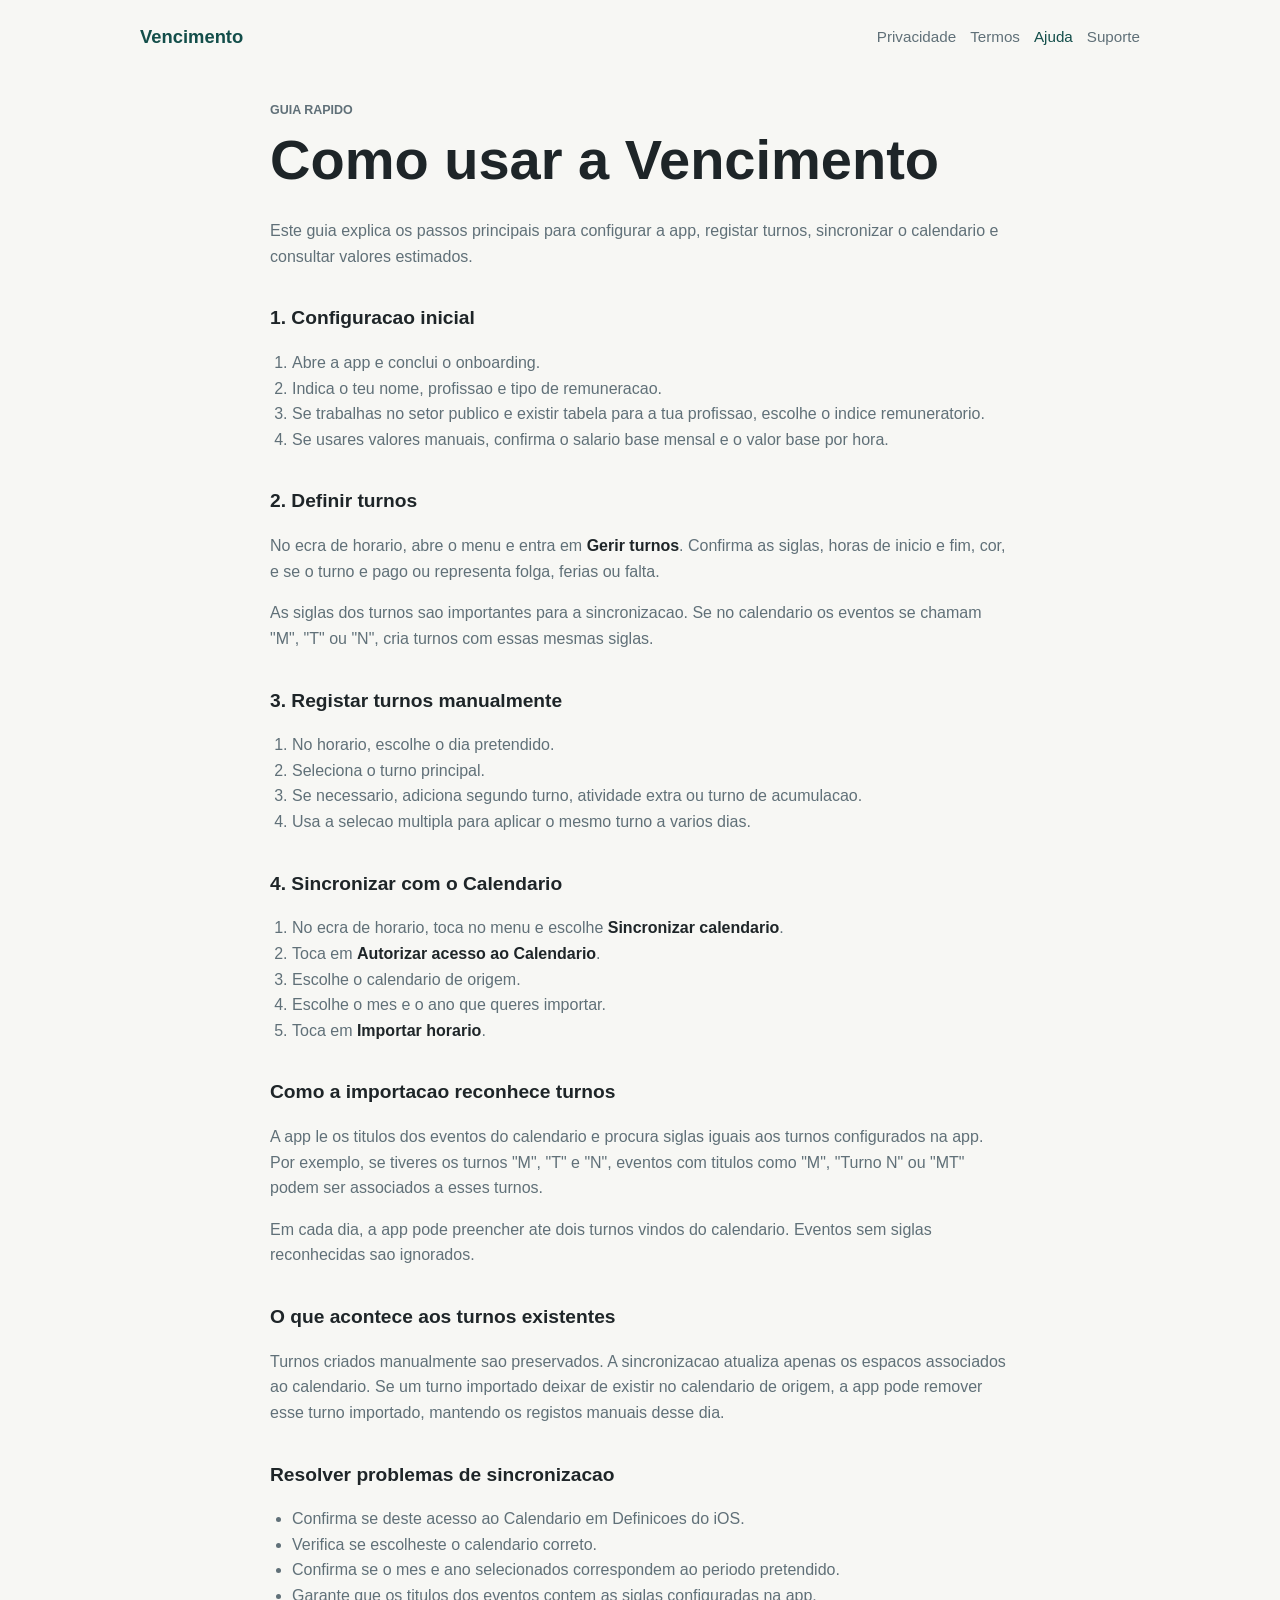
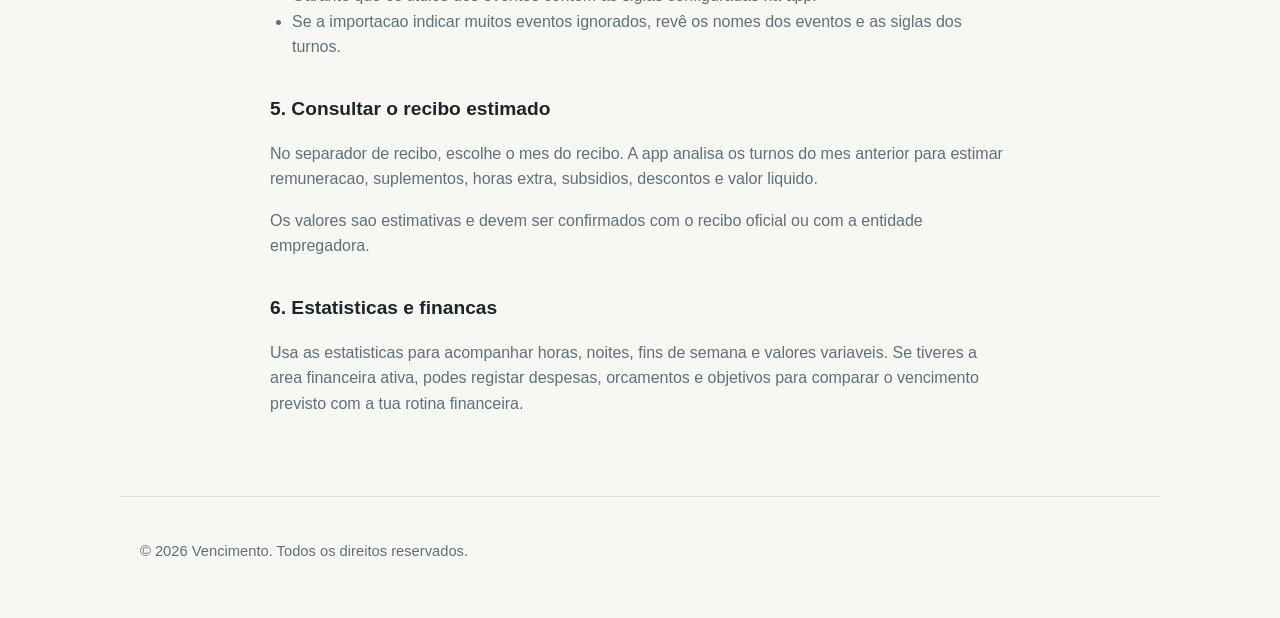
==== ajuda.html @ 2e5e54a2 "Serve site from repository root" ====
<!doctype html>
<html lang="pt-PT">
<head>
  <meta charset="utf-8">
  <meta name="viewport" content="width=device-width, initial-scale=1">
  <title>Como usar | Vencimento</title>
  <meta name="description" content="Instrucoes para configurar e usar a app Vencimento.">
  <link rel="stylesheet" href="styles.css">
</head>
<body>
  <header class="site-header">
    <a class="brand" href="index.html">Vencimento</a>
    <nav aria-label="Navegacao principal">
      <a href="privacidade.html">Privacidade</a>
      <a href="termos.html">Termos</a>
      <a aria-current="page" href="ajuda.html">Ajuda</a>
      <a href="suporte.html">Suporte</a>
    </nav>
  </header>

  <main class="legal">
    <p class="eyebrow">Guia rapido</p>
    <h1>Como usar a Vencimento</h1>
    <p>Este guia explica os passos principais para configurar a app, registar turnos, sincronizar o calendario e consultar valores estimados.</p>

    <h2>1. Configuracao inicial</h2>
    <ol>
      <li>Abre a app e conclui o onboarding.</li>
      <li>Indica o teu nome, profissao e tipo de remuneracao.</li>
      <li>Se trabalhas no setor publico e existir tabela para a tua profissao, escolhe o indice remuneratorio.</li>
      <li>Se usares valores manuais, confirma o salario base mensal e o valor base por hora.</li>
    </ol>

    <h2>2. Definir turnos</h2>
    <p>No ecra de horario, abre o menu e entra em <strong>Gerir turnos</strong>. Confirma as siglas, horas de inicio e fim, cor, e se o turno e pago ou representa folga, ferias ou falta.</p>
    <p>As siglas dos turnos sao importantes para a sincronizacao. Se no calendario os eventos se chamam "M", "T" ou "N", cria turnos com essas mesmas siglas.</p>

    <h2>3. Registar turnos manualmente</h2>
    <ol>
      <li>No horario, escolhe o dia pretendido.</li>
      <li>Seleciona o turno principal.</li>
      <li>Se necessario, adiciona segundo turno, atividade extra ou turno de acumulacao.</li>
      <li>Usa a selecao multipla para aplicar o mesmo turno a varios dias.</li>
    </ol>

    <h2>4. Sincronizar com o Calendario</h2>
    <ol>
      <li>No ecra de horario, toca no menu e escolhe <strong>Sincronizar calendario</strong>.</li>
      <li>Toca em <strong>Autorizar acesso ao Calendario</strong>.</li>
      <li>Escolhe o calendario de origem.</li>
      <li>Escolhe o mes e o ano que queres importar.</li>
      <li>Toca em <strong>Importar horario</strong>.</li>
    </ol>

    <h2>Como a importacao reconhece turnos</h2>
    <p>A app le os titulos dos eventos do calendario e procura siglas iguais aos turnos configurados na app. Por exemplo, se tiveres os turnos "M", "T" e "N", eventos com titulos como "M", "Turno N" ou "MT" podem ser associados a esses turnos.</p>
    <p>Em cada dia, a app pode preencher ate dois turnos vindos do calendario. Eventos sem siglas reconhecidas sao ignorados.</p>

    <h2>O que acontece aos turnos existentes</h2>
    <p>Turnos criados manualmente sao preservados. A sincronizacao atualiza apenas os espacos associados ao calendario. Se um turno importado deixar de existir no calendario de origem, a app pode remover esse turno importado, mantendo os registos manuais desse dia.</p>

    <h2>Resolver problemas de sincronizacao</h2>
    <ul>
      <li>Confirma se deste acesso ao Calendario em Definicoes do iOS.</li>
      <li>Verifica se escolheste o calendario correto.</li>
      <li>Confirma se o mes e ano selecionados correspondem ao periodo pretendido.</li>
      <li>Garante que os titulos dos eventos contem as siglas configuradas na app.</li>
      <li>Se a importacao indicar muitos eventos ignorados, revê os nomes dos eventos e as siglas dos turnos.</li>
    </ul>

    <h2>5. Consultar o recibo estimado</h2>
    <p>No separador de recibo, escolhe o mes do recibo. A app analisa os turnos do mes anterior para estimar remuneracao, suplementos, horas extra, subsidios, descontos e valor liquido.</p>
    <p>Os valores sao estimativas e devem ser confirmados com o recibo oficial ou com a entidade empregadora.</p>

    <h2>6. Estatisticas e financas</h2>
    <p>Usa as estatisticas para acompanhar horas, noites, fins de semana e valores variaveis. Se tiveres a area financeira ativa, podes registar despesas, orcamentos e objetivos para comparar o vencimento previsto com a tua rotina financeira.</p>
  </main>

  <footer>
    <p>&copy; 2026 Vencimento. Todos os direitos reservados.</p>
  </footer>
</body>
</html>
---- styles.css ----
:root {
  color-scheme: light;
  --bg: #f7f7f4;
  --panel: #ffffff;
  --text: #1e2528;
  --muted: #607078;
  --line: #d9dedb;
  --accent: #0f766e;
  --accent-dark: #134e4a;
}

* {
  box-sizing: border-box;
}

body {
  margin: 0;
  font-family: -apple-system, BlinkMacSystemFont, "Segoe UI", sans-serif;
  background: var(--bg);
  color: var(--text);
  line-height: 1.6;
}

a {
  color: inherit;
}

.site-header {
  display: flex;
  align-items: center;
  justify-content: space-between;
  gap: 18px;
  max-width: 1040px;
  margin: 0 auto;
  padding: 22px 20px;
}

.brand {
  font-weight: 800;
  font-size: 1.15rem;
  color: var(--accent-dark);
  text-decoration: none;
}

nav {
  display: flex;
  flex-wrap: wrap;
  gap: 14px;
  color: var(--muted);
  font-size: 0.95rem;
}

nav a {
  text-decoration: none;
}

nav a:hover,
nav a[aria-current="page"] {
  color: var(--accent-dark);
}

main {
  max-width: 1040px;
  margin: 0 auto;
  padding: 28px 20px 64px;
}

.hero {
  min-height: 52vh;
  display: grid;
  align-items: center;
  border-top: 1px solid var(--line);
  border-bottom: 1px solid var(--line);
}

.eyebrow {
  margin: 0 0 10px;
  color: var(--accent);
  font-size: 0.78rem;
  font-weight: 800;
  letter-spacing: 0;
  text-transform: uppercase;
}

h1 {
  max-width: 780px;
  margin: 0;
  font-size: clamp(2.4rem, 7vw, 5.2rem);
  line-height: 0.98;
}

.lead {
  max-width: 680px;
  margin: 22px 0 0;
  color: var(--muted);
  font-size: 1.2rem;
}

.link-grid {
  display: grid;
  grid-template-columns: repeat(4, minmax(0, 1fr));
  gap: 16px;
  margin-top: 28px;
}

.link-card {
  min-height: 170px;
  padding: 22px;
  border: 1px solid var(--line);
  border-radius: 8px;
  background: var(--panel);
  text-decoration: none;
}

.link-card span {
  display: block;
  color: var(--accent-dark);
  font-weight: 800;
  font-size: 1.1rem;
}

.link-card p {
  margin: 12px 0 0;
  color: var(--muted);
}

.legal {
  max-width: 780px;
}

.legal h1 {
  font-size: clamp(2rem, 5vw, 3.5rem);
  line-height: 1.05;
  margin-bottom: 28px;
}

.legal h2 {
  margin: 34px 0 8px;
  font-size: 1.2rem;
}

.legal p,
.legal li {
  color: var(--muted);
}

.legal ol,
.legal ul {
  padding-left: 22px;
}

.legal strong {
  color: var(--text);
}

.contact a {
  color: var(--accent-dark);
  font-weight: 800;
}

footer {
  max-width: 1040px;
  margin: 0 auto;
  padding: 28px 20px 40px;
  border-top: 1px solid var(--line);
  color: var(--muted);
  font-size: 0.92rem;
}

@media (max-width: 760px) {
  .site-header {
    align-items: flex-start;
    flex-direction: column;
  }

  .hero {
    min-height: 48vh;
  }

  .link-grid {
    grid-template-columns: 1fr;
  }
}

@media (min-width: 761px) and (max-width: 980px) {
  .link-grid {
    grid-template-columns: repeat(2, minmax(0, 1fr));
  }
}
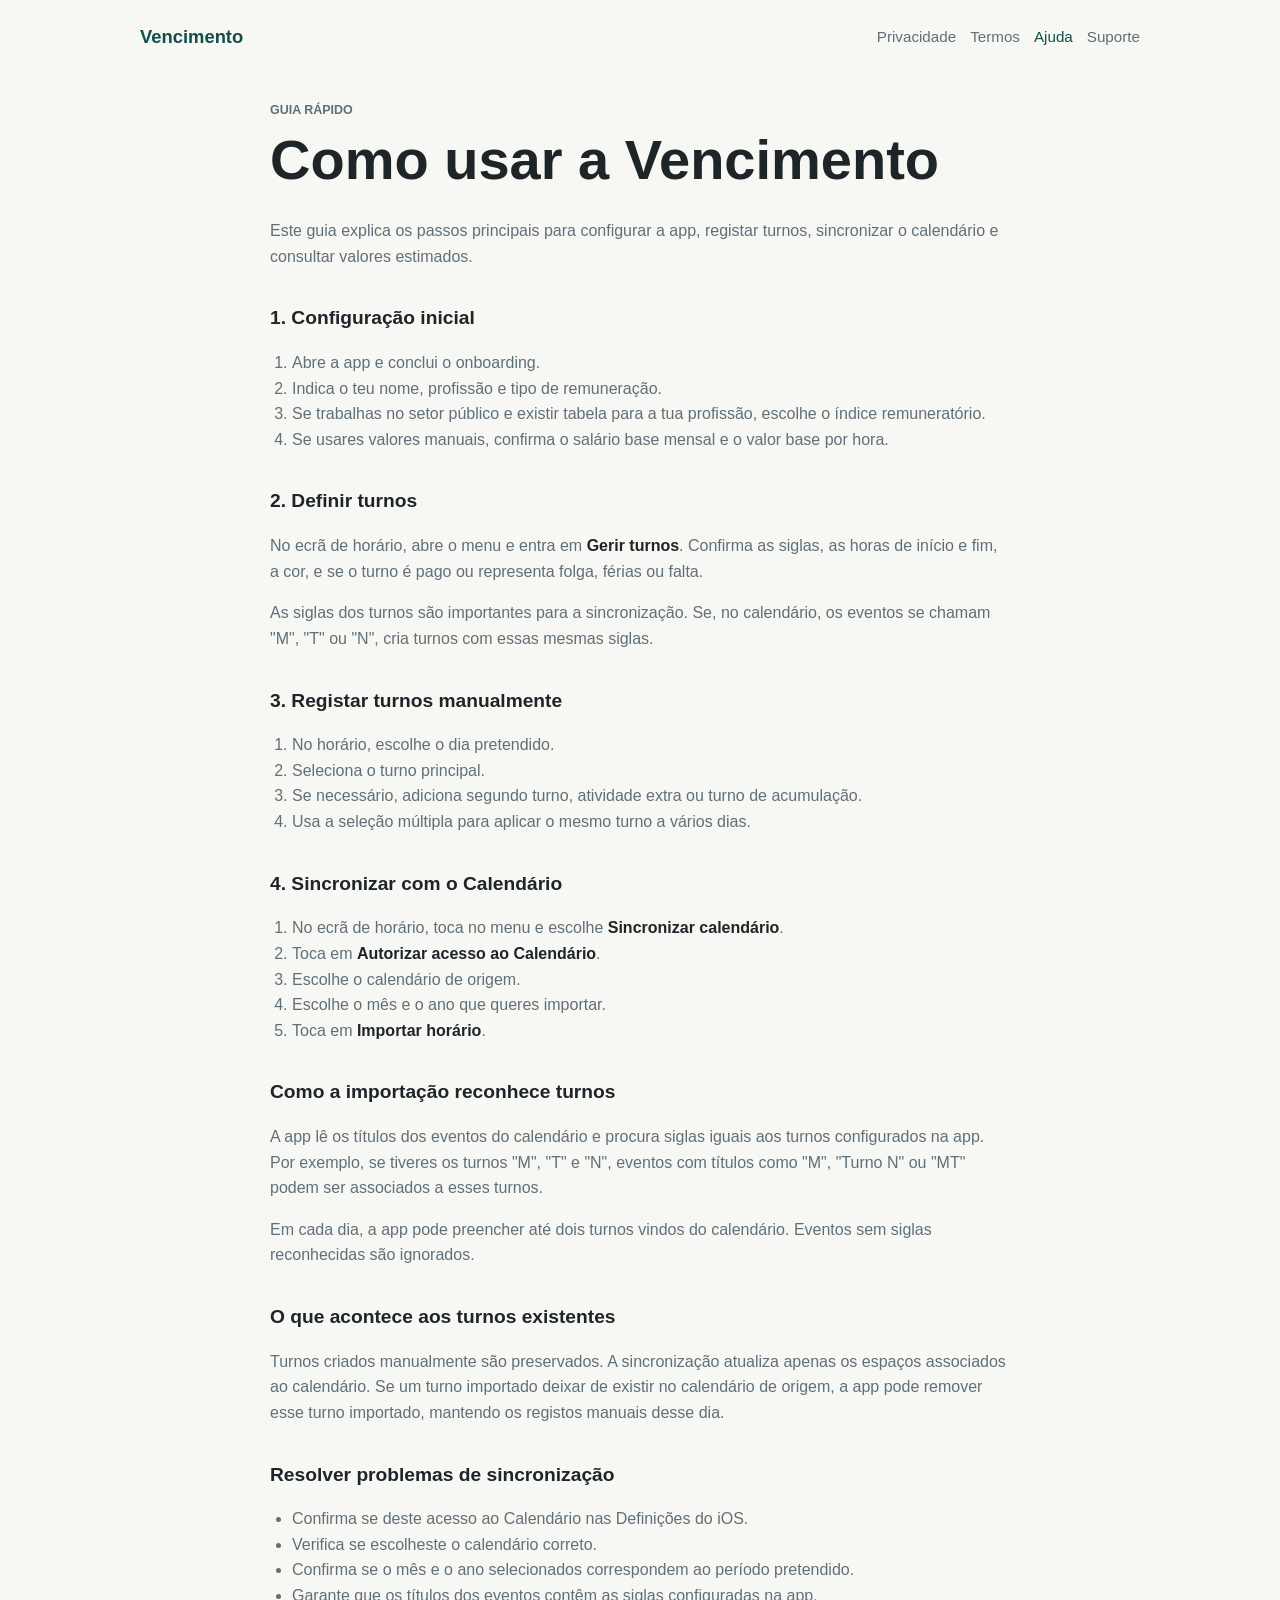
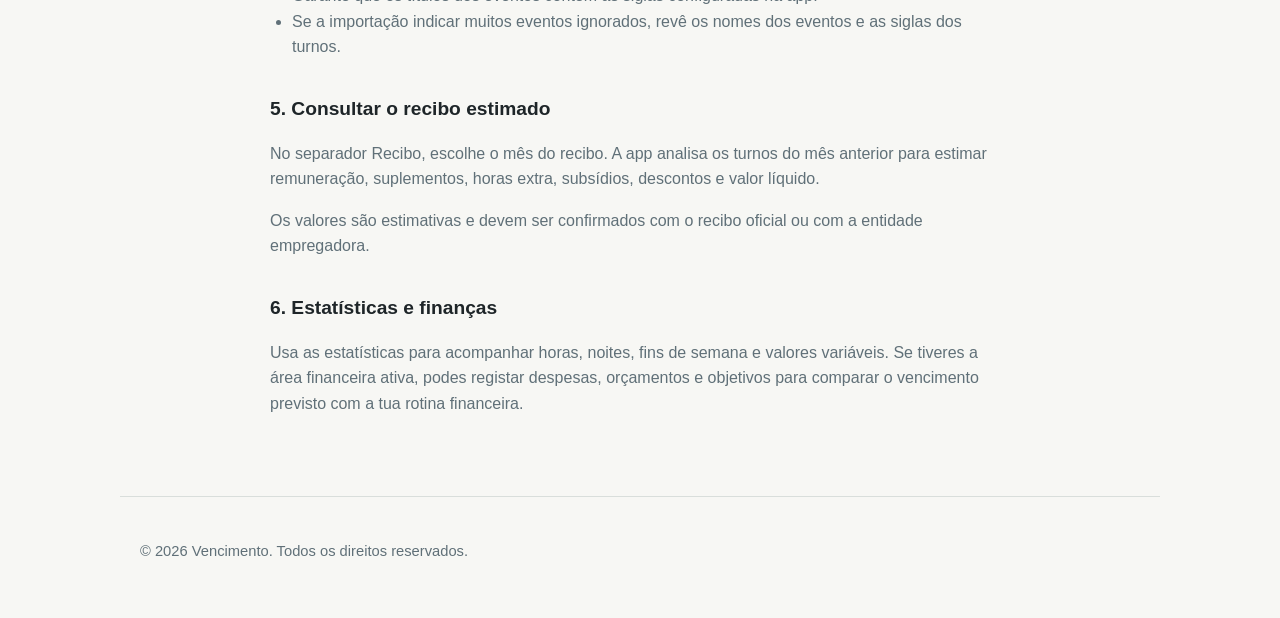
==== commit 85ccafa5: "Update site copy and download section" ====
--- a/ajuda.html
+++ b/ajuda.html
@@ -4,13 +4,13 @@
   <meta charset="utf-8">
   <meta name="viewport" content="width=device-width, initial-scale=1">
   <title>Como usar | Vencimento</title>
-  <meta name="description" content="Instrucoes para configurar e usar a app Vencimento.">
+  <meta name="description" content="Instruções para configurar e usar a app Vencimento.">
   <link rel="stylesheet" href="styles.css">
 </head>
 <body>
   <header class="site-header">
     <a class="brand" href="index.html">Vencimento</a>
-    <nav aria-label="Navegacao principal">
+    <nav aria-label="Navegação principal">
       <a href="privacidade.html">Privacidade</a>
       <a href="termos.html">Termos</a>
       <a aria-current="page" href="ajuda.html">Ajuda</a>
@@ -19,61 +19,61 @@
   </header>
 
   <main class="legal">
-    <p class="eyebrow">Guia rapido</p>
+    <p class="eyebrow">Guia rápido</p>
     <h1>Como usar a Vencimento</h1>
-    <p>Este guia explica os passos principais para configurar a app, registar turnos, sincronizar o calendario e consultar valores estimados.</p>
+    <p>Este guia explica os passos principais para configurar a app, registar turnos, sincronizar o calendário e consultar valores estimados.</p>
 
-    <h2>1. Configuracao inicial</h2>
+    <h2>1. Configuração inicial</h2>
     <ol>
       <li>Abre a app e conclui o onboarding.</li>
-      <li>Indica o teu nome, profissao e tipo de remuneracao.</li>
-      <li>Se trabalhas no setor publico e existir tabela para a tua profissao, escolhe o indice remuneratorio.</li>
-      <li>Se usares valores manuais, confirma o salario base mensal e o valor base por hora.</li>
+      <li>Indica o teu nome, profissão e tipo de remuneração.</li>
+      <li>Se trabalhas no setor público e existir tabela para a tua profissão, escolhe o índice remuneratório.</li>
+      <li>Se usares valores manuais, confirma o salário base mensal e o valor base por hora.</li>
     </ol>
 
     <h2>2. Definir turnos</h2>
-    <p>No ecra de horario, abre o menu e entra em <strong>Gerir turnos</strong>. Confirma as siglas, horas de inicio e fim, cor, e se o turno e pago ou representa folga, ferias ou falta.</p>
-    <p>As siglas dos turnos sao importantes para a sincronizacao. Se no calendario os eventos se chamam "M", "T" ou "N", cria turnos com essas mesmas siglas.</p>
+    <p>No ecrã de horário, abre o menu e entra em <strong>Gerir turnos</strong>. Confirma as siglas, as horas de início e fim, a cor, e se o turno é pago ou representa folga, férias ou falta.</p>
+    <p>As siglas dos turnos são importantes para a sincronização. Se, no calendário, os eventos se chamam "M", "T" ou "N", cria turnos com essas mesmas siglas.</p>
 
     <h2>3. Registar turnos manualmente</h2>
     <ol>
-      <li>No horario, escolhe o dia pretendido.</li>
+      <li>No horário, escolhe o dia pretendido.</li>
       <li>Seleciona o turno principal.</li>
-      <li>Se necessario, adiciona segundo turno, atividade extra ou turno de acumulacao.</li>
-      <li>Usa a selecao multipla para aplicar o mesmo turno a varios dias.</li>
+      <li>Se necessário, adiciona segundo turno, atividade extra ou turno de acumulação.</li>
+      <li>Usa a seleção múltipla para aplicar o mesmo turno a vários dias.</li>
     </ol>
 
-    <h2>4. Sincronizar com o Calendario</h2>
+    <h2>4. Sincronizar com o Calendário</h2>
     <ol>
-      <li>No ecra de horario, toca no menu e escolhe <strong>Sincronizar calendario</strong>.</li>
-      <li>Toca em <strong>Autorizar acesso ao Calendario</strong>.</li>
-      <li>Escolhe o calendario de origem.</li>
-      <li>Escolhe o mes e o ano que queres importar.</li>
-      <li>Toca em <strong>Importar horario</strong>.</li>
+      <li>No ecrã de horário, toca no menu e escolhe <strong>Sincronizar calendário</strong>.</li>
+      <li>Toca em <strong>Autorizar acesso ao Calendário</strong>.</li>
+      <li>Escolhe o calendário de origem.</li>
+      <li>Escolhe o mês e o ano que queres importar.</li>
+      <li>Toca em <strong>Importar horário</strong>.</li>
     </ol>
 
-    <h2>Como a importacao reconhece turnos</h2>
-    <p>A app le os titulos dos eventos do calendario e procura siglas iguais aos turnos configurados na app. Por exemplo, se tiveres os turnos "M", "T" e "N", eventos com titulos como "M", "Turno N" ou "MT" podem ser associados a esses turnos.</p>
-    <p>Em cada dia, a app pode preencher ate dois turnos vindos do calendario. Eventos sem siglas reconhecidas sao ignorados.</p>
+    <h2>Como a importação reconhece turnos</h2>
+    <p>A app lê os títulos dos eventos do calendário e procura siglas iguais aos turnos configurados na app. Por exemplo, se tiveres os turnos "M", "T" e "N", eventos com títulos como "M", "Turno N" ou "MT" podem ser associados a esses turnos.</p>
+    <p>Em cada dia, a app pode preencher até dois turnos vindos do calendário. Eventos sem siglas reconhecidas são ignorados.</p>
 
     <h2>O que acontece aos turnos existentes</h2>
-    <p>Turnos criados manualmente sao preservados. A sincronizacao atualiza apenas os espacos associados ao calendario. Se um turno importado deixar de existir no calendario de origem, a app pode remover esse turno importado, mantendo os registos manuais desse dia.</p>
+    <p>Turnos criados manualmente são preservados. A sincronização atualiza apenas os espaços associados ao calendário. Se um turno importado deixar de existir no calendário de origem, a app pode remover esse turno importado, mantendo os registos manuais desse dia.</p>
 
-    <h2>Resolver problemas de sincronizacao</h2>
+    <h2>Resolver problemas de sincronização</h2>
     <ul>
-      <li>Confirma se deste acesso ao Calendario em Definicoes do iOS.</li>
-      <li>Verifica se escolheste o calendario correto.</li>
-      <li>Confirma se o mes e ano selecionados correspondem ao periodo pretendido.</li>
-      <li>Garante que os titulos dos eventos contem as siglas configuradas na app.</li>
-      <li>Se a importacao indicar muitos eventos ignorados, revê os nomes dos eventos e as siglas dos turnos.</li>
+      <li>Confirma se deste acesso ao Calendário nas Definições do iOS.</li>
+      <li>Verifica se escolheste o calendário correto.</li>
+      <li>Confirma se o mês e o ano selecionados correspondem ao período pretendido.</li>
+      <li>Garante que os títulos dos eventos contêm as siglas configuradas na app.</li>
+      <li>Se a importação indicar muitos eventos ignorados, revê os nomes dos eventos e as siglas dos turnos.</li>
     </ul>
 
     <h2>5. Consultar o recibo estimado</h2>
-    <p>No separador de recibo, escolhe o mes do recibo. A app analisa os turnos do mes anterior para estimar remuneracao, suplementos, horas extra, subsidios, descontos e valor liquido.</p>
-    <p>Os valores sao estimativas e devem ser confirmados com o recibo oficial ou com a entidade empregadora.</p>
+    <p>No separador Recibo, escolhe o mês do recibo. A app analisa os turnos do mês anterior para estimar remuneração, suplementos, horas extra, subsídios, descontos e valor líquido.</p>
+    <p>Os valores são estimativas e devem ser confirmados com o recibo oficial ou com a entidade empregadora.</p>
 
-    <h2>6. Estatisticas e financas</h2>
-    <p>Usa as estatisticas para acompanhar horas, noites, fins de semana e valores variaveis. Se tiveres a area financeira ativa, podes registar despesas, orcamentos e objetivos para comparar o vencimento previsto com a tua rotina financeira.</p>
+    <h2>6. Estatísticas e finanças</h2>
+    <p>Usa as estatísticas para acompanhar horas, noites, fins de semana e valores variáveis. Se tiveres a área financeira ativa, podes registar despesas, orçamentos e objetivos para comparar o vencimento previsto com a tua rotina financeira.</p>
   </main>
 
   <footer>
--- a/styles.css
+++ b/styles.css
@@ -7,6 +7,9 @@
   --line: #d9dedb;
   --accent: #0f766e;
   --accent-dark: #134e4a;
+  --accent-soft: #d8f3ee;
+  --warm: #f4a261;
+  --ink: #102022;
 }
 
 * {
@@ -36,10 +39,20 @@
 }
 
 .brand {
+  display: inline-flex;
+  align-items: center;
+  gap: 10px;
   font-weight: 800;
   font-size: 1.15rem;
   color: var(--accent-dark);
   text-decoration: none;
+}
+
+.brand img {
+  width: 34px;
+  height: 34px;
+  border-radius: 9px;
+  box-shadow: 0 6px 18px rgba(15, 76, 71, 0.18);
 }
 
 nav {
@@ -73,6 +86,17 @@
   border-bottom: 1px solid var(--line);
 }
 
+.marketing-hero {
+  grid-template-columns: minmax(0, 1.15fr) minmax(280px, 0.85fr);
+  gap: 44px;
+  padding: 54px 0;
+  border-bottom: 0;
+}
+
+.hero-copy {
+  max-width: 760px;
+}
+
 .eyebrow {
   margin: 0 0 10px;
   color: var(--accent);
@@ -85,7 +109,7 @@
 h1 {
   max-width: 780px;
   margin: 0;
-  font-size: clamp(2.4rem, 7vw, 5.2rem);
+  font-size: clamp(2.65rem, 7vw, 5.6rem);
   line-height: 0.98;
 }
 
@@ -96,13 +120,257 @@
   font-size: 1.2rem;
 }
 
-.link-grid {
+.hero-actions {
+  display: flex;
+  flex-wrap: wrap;
+  gap: 12px;
+  margin-top: 30px;
+}
+
+.primary-action,
+.secondary-action {
+  display: inline-flex;
+  align-items: center;
+  min-height: 46px;
+  padding: 0 18px;
+  border-radius: 8px;
+  font-weight: 800;
+  text-decoration: none;
+}
+
+.primary-action {
+  background: var(--accent-dark);
+  color: #fff;
+}
+
+.secondary-action {
+  border: 1px solid var(--line);
+  background: rgba(255, 255, 255, 0.72);
+  color: var(--accent-dark);
+}
+
+.app-showcase {
+  position: relative;
+  display: grid;
+  gap: 16px;
+  align-content: center;
+  min-height: 390px;
+  padding: 28px;
+  border: 1px solid var(--line);
+  border-radius: 28px;
+  background:
+    radial-gradient(circle at 18% 12%, rgba(244, 162, 97, 0.22), transparent 28%),
+    linear-gradient(145deg, #ffffff 0%, #e5f6f2 100%);
+  box-shadow: 0 24px 70px rgba(19, 78, 74, 0.14);
+}
+
+.app-logo {
+  width: 120px;
+  height: 120px;
+  border-radius: 28px;
+  box-shadow: 0 18px 36px rgba(16, 32, 34, 0.22);
+}
+
+.showcase-panel {
+  display: grid;
+  gap: 6px;
+  padding: 20px;
+  border-radius: 8px;
+  background: rgba(255, 255, 255, 0.82);
+  border: 1px solid rgba(19, 78, 74, 0.12);
+}
+
+.panel-label {
+  margin: 0;
+  color: var(--accent);
+  font-size: 0.78rem;
+  font-weight: 800;
+  text-transform: uppercase;
+}
+
+.showcase-panel strong {
+  font-size: 1.35rem;
+  line-height: 1.15;
+}
+
+.showcase-panel span {
+  color: var(--muted);
+}
+
+.mini-metrics {
+  display: grid;
+  grid-template-columns: repeat(3, 1fr);
+  gap: 8px;
+}
+
+.mini-metrics span {
+  padding: 10px;
+  border-radius: 8px;
+  background: rgba(19, 78, 74, 0.08);
+  color: var(--accent-dark);
+  font-size: 0.85rem;
+  font-weight: 800;
+  text-align: center;
+}
+
+.credibility-strip {
+  display: grid;
+  grid-template-columns: repeat(3, minmax(0, 1fr));
+  gap: 1px;
+  overflow: hidden;
+  margin: 10px 0 28px;
+  border: 1px solid var(--line);
+  border-radius: 8px;
+  background: var(--line);
+}
+
+.credibility-strip div {
+  padding: 22px;
+  background: var(--panel);
+}
+
+.credibility-strip span {
+  display: block;
+  color: var(--accent-dark);
+  font-weight: 800;
+}
+
+.credibility-strip p {
+  margin: 8px 0 0;
+  color: var(--muted);
+}
+
+.feature-grid {
   display: grid;
   grid-template-columns: repeat(4, minmax(0, 1fr));
   gap: 16px;
   margin-top: 28px;
 }
 
+.feature-grid article {
+  min-height: 260px;
+  padding: 22px;
+  border: 1px solid var(--line);
+  border-radius: 8px;
+  background: var(--panel);
+}
+
+.feature-icon {
+  display: inline-flex;
+  align-items: center;
+  justify-content: center;
+  width: 38px;
+  height: 38px;
+  border-radius: 50%;
+  background: var(--accent-soft);
+  color: var(--accent-dark);
+  font-weight: 900;
+  font-size: 0.82rem;
+}
+
+.feature-grid h2 {
+  margin: 24px 0 10px;
+  font-size: 1.2rem;
+  line-height: 1.2;
+}
+
+.feature-grid p {
+  margin: 0;
+  color: var(--muted);
+}
+
+.nurse-made {
+  display: grid;
+  grid-template-columns: minmax(0, 0.95fr) minmax(0, 1.05fr);
+  gap: 34px;
+  align-items: start;
+  margin-top: 28px;
+  padding: 34px;
+  border-radius: 8px;
+  background: var(--ink);
+  color: #fff;
+}
+
+.nurse-made h2 {
+  margin: 0;
+  font-size: clamp(1.8rem, 4vw, 3rem);
+  line-height: 1.05;
+}
+
+.nurse-made p {
+  margin: 0;
+  color: rgba(255, 255, 255, 0.76);
+  font-size: 1.08rem;
+}
+
+.nurse-made .eyebrow {
+  color: var(--warm);
+}
+
+.download-section {
+  display: grid;
+  grid-template-columns: minmax(0, 1fr) minmax(280px, 0.78fr);
+  gap: 28px;
+  align-items: center;
+  margin-top: 28px;
+  padding: 30px;
+  border: 1px solid var(--line);
+  border-radius: 8px;
+  background: var(--panel);
+}
+
+.download-section h2 {
+  margin: 0;
+  font-size: clamp(1.8rem, 4vw, 3rem);
+  line-height: 1.05;
+}
+
+.download-section p:not(.eyebrow) {
+  max-width: 640px;
+  margin: 14px 0 0;
+  color: var(--muted);
+  font-size: 1.08rem;
+}
+
+.download-card {
+  display: grid;
+  gap: 14px;
+  justify-items: start;
+  padding: 22px;
+  border-radius: 8px;
+  background: var(--accent-soft);
+}
+
+.download-card img {
+  width: 82px;
+  height: 82px;
+  border-radius: 20px;
+  box-shadow: 0 12px 28px rgba(16, 32, 34, 0.16);
+}
+
+.download-card strong,
+.download-card span {
+  display: block;
+}
+
+.download-card strong {
+  color: var(--accent-dark);
+  font-size: 1.35rem;
+  line-height: 1.15;
+}
+
+.download-card span {
+  margin-top: 4px;
+  color: var(--muted);
+}
+
+.link-grid {
+  display: grid;
+  grid-template-columns: repeat(4, minmax(0, 1fr));
+  gap: 16px;
+  margin-top: 28px;
+}
+
 .link-card {
   min-height: 170px;
   padding: 22px;
@@ -110,6 +378,11 @@
   border-radius: 8px;
   background: var(--panel);
   text-decoration: none;
+}
+
+.link-card:hover {
+  border-color: rgba(15, 118, 110, 0.34);
+  box-shadow: 0 16px 36px rgba(19, 78, 74, 0.08);
 }
 
 .link-card span {
@@ -156,6 +429,96 @@
 .contact a {
   color: var(--accent-dark);
   font-weight: 800;
+}
+
+.support-page {
+  max-width: 1040px;
+}
+
+.support-layout {
+  display: grid;
+  grid-template-columns: minmax(0, 1.2fr) minmax(280px, 0.8fr);
+  gap: 24px;
+  align-items: start;
+  margin-top: 28px;
+}
+
+.contact-form,
+.support-tips {
+  border: 1px solid var(--line);
+  border-radius: 8px;
+  background: var(--panel);
+}
+
+.contact-form {
+  display: grid;
+  gap: 18px;
+  padding: 24px;
+}
+
+.form-row {
+  display: grid;
+  gap: 7px;
+}
+
+.form-row.two-columns {
+  grid-template-columns: repeat(2, minmax(0, 1fr));
+  gap: 14px;
+}
+
+label {
+  color: var(--accent-dark);
+  font-size: 0.92rem;
+  font-weight: 800;
+}
+
+input,
+select,
+textarea {
+  width: 100%;
+  min-height: 44px;
+  padding: 10px 12px;
+  border: 1px solid var(--line);
+  border-radius: 8px;
+  background: #fff;
+  color: var(--text);
+  font: inherit;
+}
+
+textarea {
+  resize: vertical;
+}
+
+input:focus,
+select:focus,
+textarea:focus {
+  outline: 3px solid rgba(15, 118, 110, 0.16);
+  border-color: var(--accent);
+}
+
+.form-submit {
+  justify-content: center;
+  border: 0;
+  cursor: pointer;
+  font: inherit;
+}
+
+.form-note {
+  margin: -4px 0 0;
+  color: var(--muted);
+  font-size: 0.9rem;
+}
+
+.support-tips {
+  padding: 24px;
+}
+
+.support-tips h2 {
+  margin-top: 0;
+}
+
+.support-tips ul {
+  margin-bottom: 0;
 }
 
 footer {
@@ -177,12 +540,44 @@
     min-height: 48vh;
   }
 
+  .marketing-hero,
+  .credibility-strip,
+  .feature-grid,
+  .nurse-made,
+  .support-layout,
+  .form-row.two-columns {
+    grid-template-columns: 1fr;
+  }
+
+  .marketing-hero {
+    gap: 28px;
+    padding: 34px 0 22px;
+  }
+
+  .app-showcase {
+    min-height: auto;
+  }
+
   .link-grid {
     grid-template-columns: 1fr;
   }
+
+  .download-section {
+    grid-template-columns: 1fr;
+    padding: 24px;
+  }
 }
 
 @media (min-width: 761px) and (max-width: 980px) {
+  .marketing-hero,
+  .credibility-strip,
+  .nurse-made,
+  .download-section,
+  .support-layout {
+    grid-template-columns: 1fr;
+  }
+
+  .feature-grid,
   .link-grid {
     grid-template-columns: repeat(2, minmax(0, 1fr));
   }
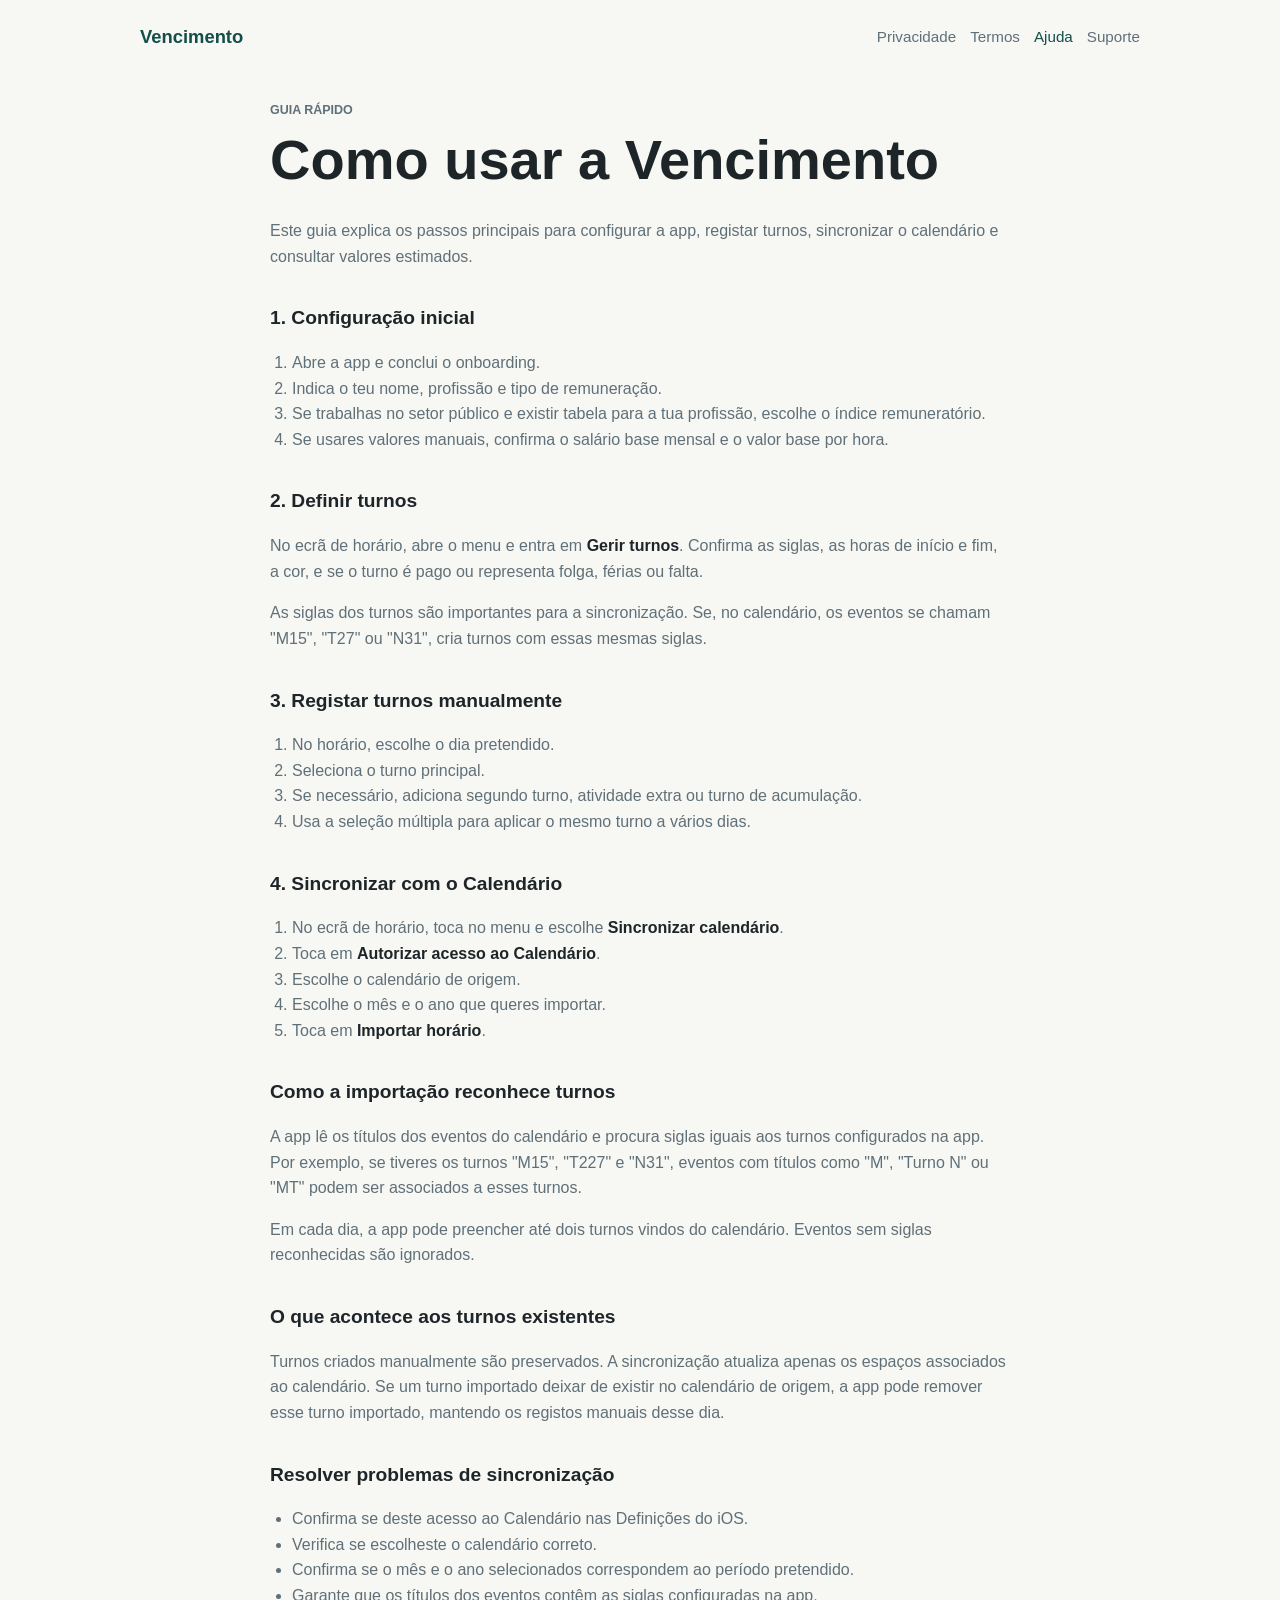
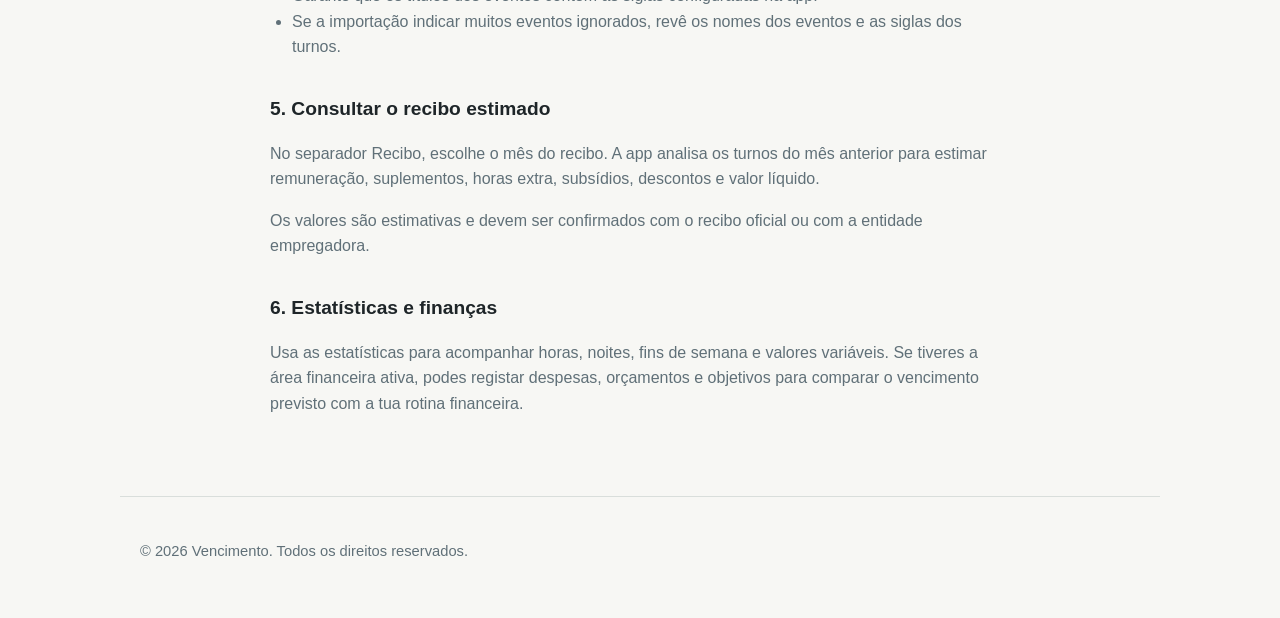
==== commit 1e818b46: "Update shift examples in help page" ====
--- a/ajuda.html
+++ b/ajuda.html
@@ -33,7 +33,7 @@
 
     <h2>2. Definir turnos</h2>
     <p>No ecrã de horário, abre o menu e entra em <strong>Gerir turnos</strong>. Confirma as siglas, as horas de início e fim, a cor, e se o turno é pago ou representa folga, férias ou falta.</p>
-    <p>As siglas dos turnos são importantes para a sincronização. Se, no calendário, os eventos se chamam "M", "T" ou "N", cria turnos com essas mesmas siglas.</p>
+    <p>As siglas dos turnos são importantes para a sincronização. Se, no calendário, os eventos se chamam "M15", "T27" ou "N31", cria turnos com essas mesmas siglas.</p>
 
     <h2>3. Registar turnos manualmente</h2>
     <ol>
@@ -53,7 +53,7 @@
     </ol>
 
     <h2>Como a importação reconhece turnos</h2>
-    <p>A app lê os títulos dos eventos do calendário e procura siglas iguais aos turnos configurados na app. Por exemplo, se tiveres os turnos "M", "T" e "N", eventos com títulos como "M", "Turno N" ou "MT" podem ser associados a esses turnos.</p>
+    <p>A app lê os títulos dos eventos do calendário e procura siglas iguais aos turnos configurados na app. Por exemplo, se tiveres os turnos "M15", "T227" e "N31", eventos com títulos como "M", "Turno N" ou "MT" podem ser associados a esses turnos.</p>
     <p>Em cada dia, a app pode preencher até dois turnos vindos do calendário. Eventos sem siglas reconhecidas são ignorados.</p>
 
     <h2>O que acontece aos turnos existentes</h2>
--- a/styles.css
+++ b/styles.css
@@ -364,6 +364,106 @@
   color: var(--muted);
 }
 
+.qr-page {
+  max-width: 1040px;
+}
+
+.qr-hero {
+  display: grid;
+  grid-template-columns: minmax(0, 1fr) minmax(280px, 0.72fr);
+  gap: 34px;
+  align-items: center;
+  min-height: 58vh;
+  padding: 48px 0;
+  border-top: 1px solid var(--line);
+  border-bottom: 1px solid var(--line);
+}
+
+.qr-copy h1 {
+  font-size: clamp(2.4rem, 6vw, 4.9rem);
+}
+
+.app-store-action {
+  min-width: 220px;
+  justify-content: center;
+}
+
+.qr-download-panel {
+  display: grid;
+  gap: 18px;
+  padding: 28px;
+  border: 1px solid var(--line);
+  border-radius: 8px;
+  background:
+    linear-gradient(145deg, #ffffff 0%, #d8f3ee 100%);
+  box-shadow: 0 20px 58px rgba(19, 78, 74, 0.12);
+}
+
+.qr-download-panel img {
+  width: 118px;
+  height: 118px;
+  border-radius: 26px;
+  box-shadow: 0 18px 36px rgba(16, 32, 34, 0.2);
+}
+
+.qr-download-panel strong,
+.qr-download-panel span {
+  display: block;
+}
+
+.qr-download-panel strong {
+  color: var(--accent-dark);
+  font-size: 1.55rem;
+  line-height: 1.15;
+}
+
+.qr-download-panel span {
+  margin-top: 5px;
+  color: var(--muted);
+}
+
+.qr-benefits {
+  display: grid;
+  gap: 8px;
+  margin: 0;
+  padding: 0;
+  list-style: none;
+}
+
+.qr-benefits li {
+  padding: 11px 12px;
+  border-radius: 8px;
+  background: rgba(255, 255, 255, 0.72);
+  color: var(--accent-dark);
+  font-weight: 800;
+}
+
+.qr-info-grid {
+  display: grid;
+  grid-template-columns: repeat(3, minmax(0, 1fr));
+  gap: 16px;
+  margin-top: 28px;
+}
+
+.qr-info-grid article {
+  min-height: 210px;
+  padding: 22px;
+  border: 1px solid var(--line);
+  border-radius: 8px;
+  background: var(--panel);
+}
+
+.qr-info-grid h2 {
+  margin: 24px 0 10px;
+  font-size: 1.16rem;
+  line-height: 1.2;
+}
+
+.qr-info-grid p {
+  margin: 0;
+  color: var(--muted);
+}
+
 .link-grid {
   display: grid;
   grid-template-columns: repeat(4, minmax(0, 1fr));
@@ -544,6 +644,8 @@
   .credibility-strip,
   .feature-grid,
   .nurse-made,
+  .qr-hero,
+  .qr-info-grid,
   .support-layout,
   .form-row.two-columns {
     grid-template-columns: 1fr;
@@ -573,11 +675,13 @@
   .credibility-strip,
   .nurse-made,
   .download-section,
+  .qr-hero,
   .support-layout {
     grid-template-columns: 1fr;
   }
 
   .feature-grid,
+  .qr-info-grid,
   .link-grid {
     grid-template-columns: repeat(2, minmax(0, 1fr));
   }
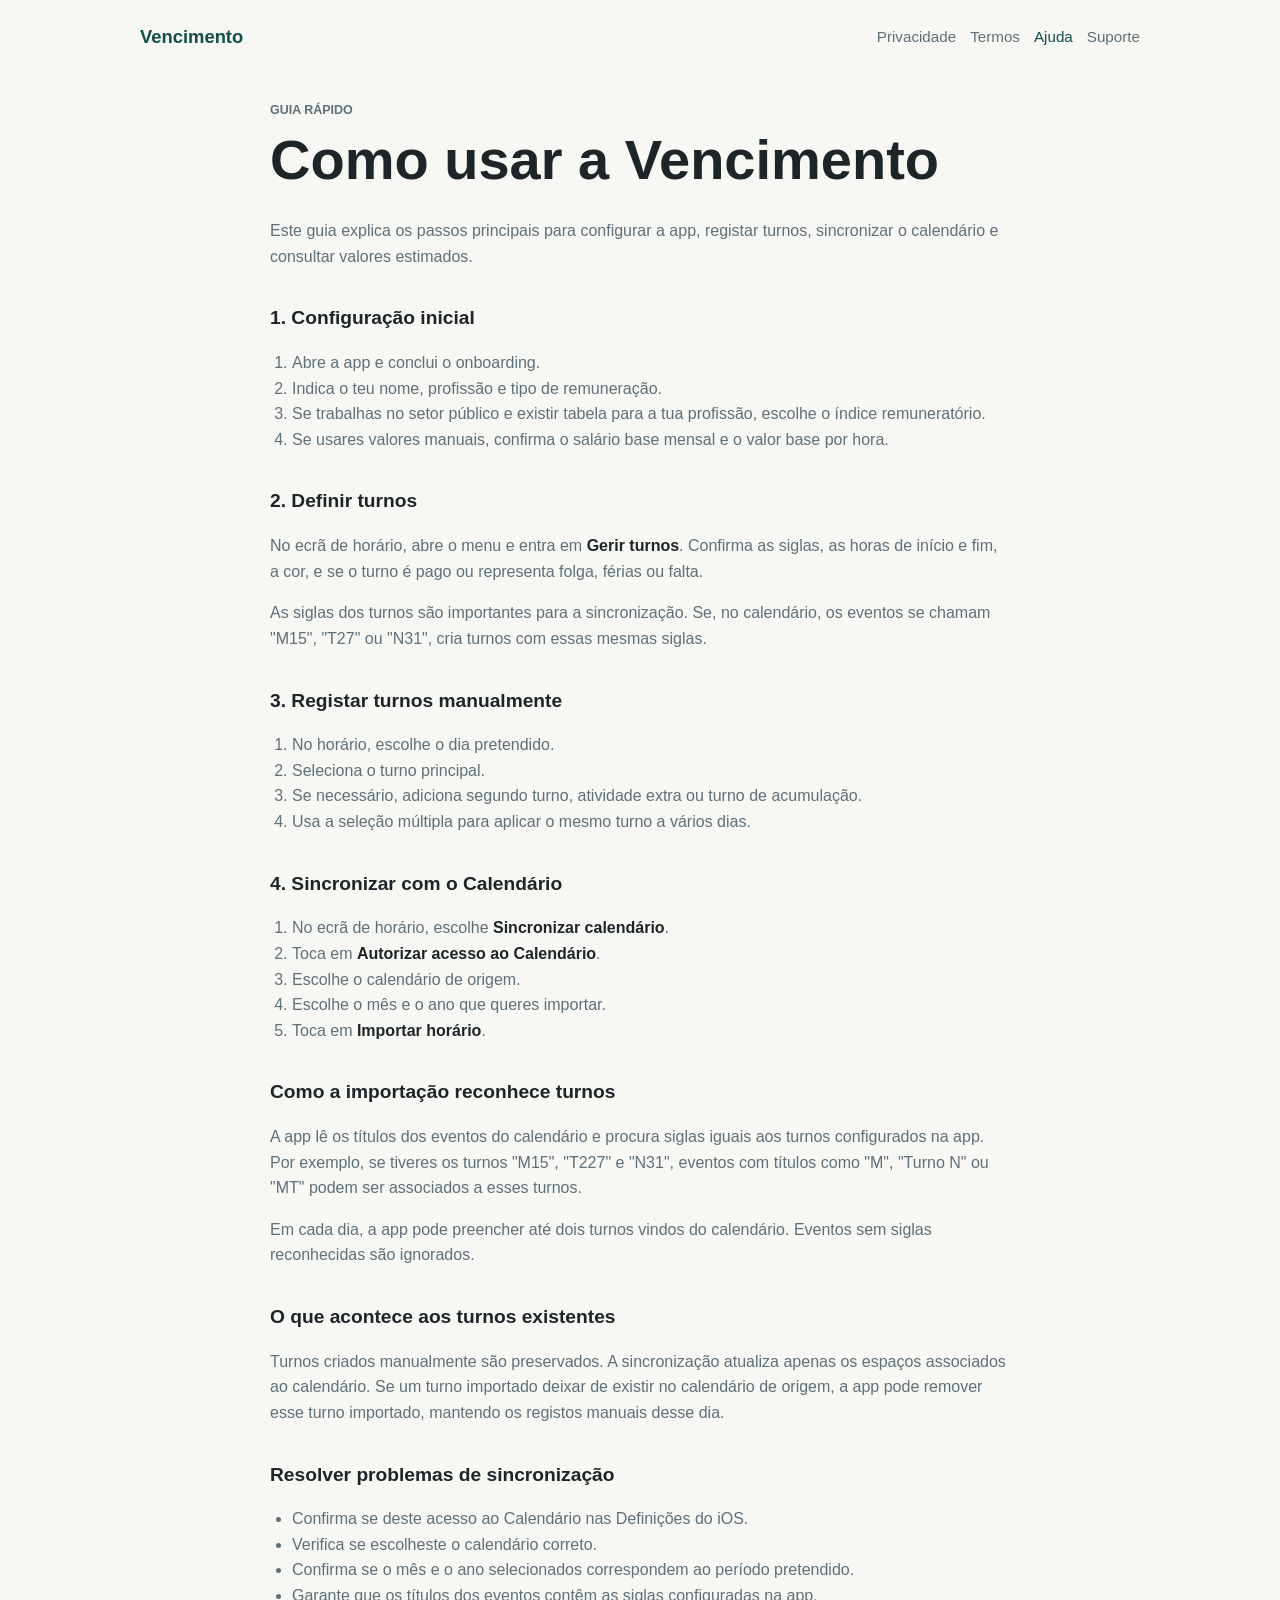
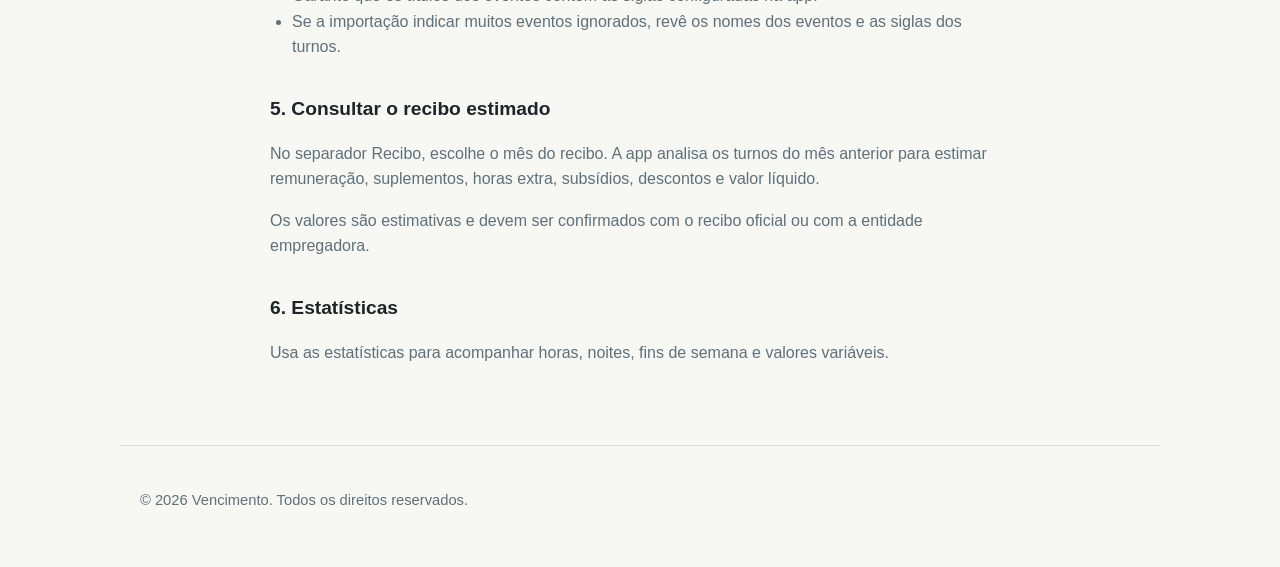
==== commit e602e0ac: "Update support contact and help copy" ====
--- a/ajuda.html
+++ b/ajuda.html
@@ -45,7 +45,7 @@
 
     <h2>4. Sincronizar com o Calendário</h2>
     <ol>
-      <li>No ecrã de horário, toca no menu e escolhe <strong>Sincronizar calendário</strong>.</li>
+      <li>No ecrã de horário, escolhe <strong>Sincronizar calendário</strong>.</li>
       <li>Toca em <strong>Autorizar acesso ao Calendário</strong>.</li>
       <li>Escolhe o calendário de origem.</li>
       <li>Escolhe o mês e o ano que queres importar.</li>
@@ -72,8 +72,8 @@
     <p>No separador Recibo, escolhe o mês do recibo. A app analisa os turnos do mês anterior para estimar remuneração, suplementos, horas extra, subsídios, descontos e valor líquido.</p>
     <p>Os valores são estimativas e devem ser confirmados com o recibo oficial ou com a entidade empregadora.</p>
 
-    <h2>6. Estatísticas e finanças</h2>
-    <p>Usa as estatísticas para acompanhar horas, noites, fins de semana e valores variáveis. Se tiveres a área financeira ativa, podes registar despesas, orçamentos e objetivos para comparar o vencimento previsto com a tua rotina financeira.</p>
+    <h2>6. Estatísticas</h2>
+    <p>Usa as estatísticas para acompanhar horas, noites, fins de semana e valores variáveis.</p>
   </main>
 
   <footer>
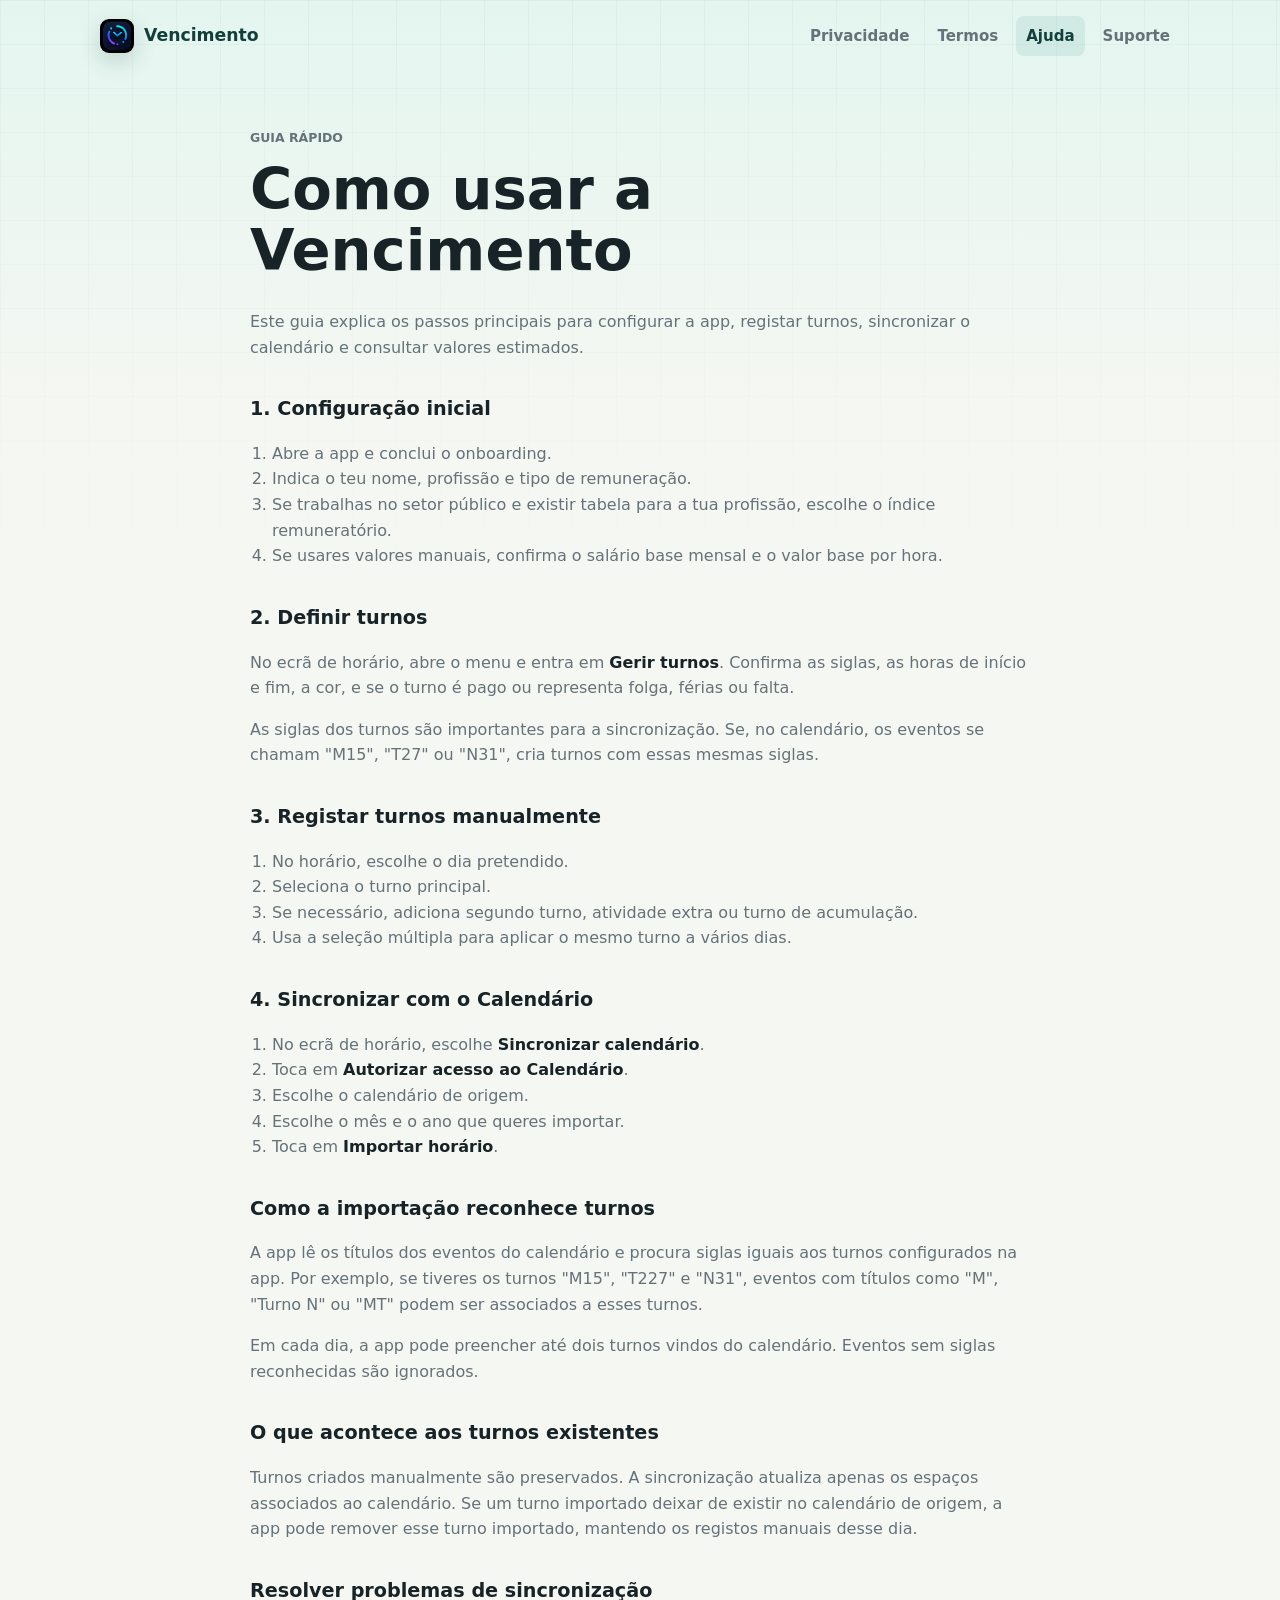
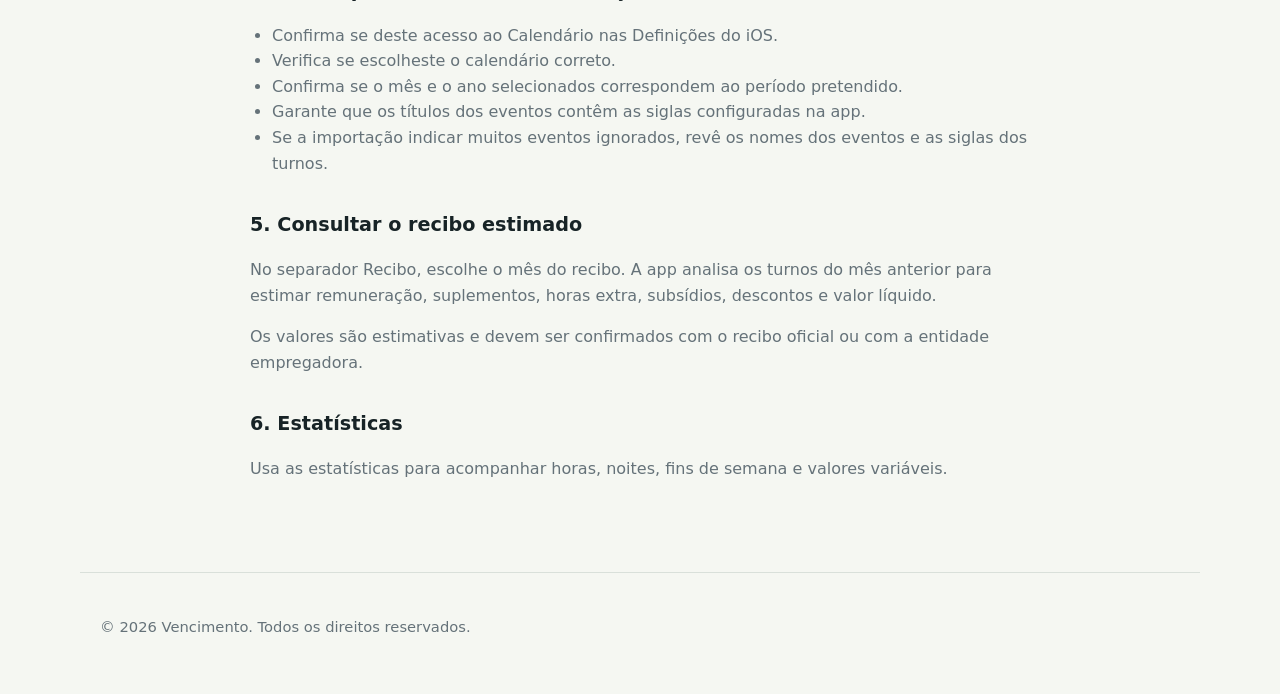
==== commit 58def665: "Modernize website design" ====
--- a/ajuda.html
+++ b/ajuda.html
@@ -9,7 +9,10 @@
 </head>
 <body>
   <header class="site-header">
-    <a class="brand" href="index.html">Vencimento</a>
+    <a class="brand" href="index.html">
+      <img src="assets/logo.jpeg" alt="" width="34" height="34">
+      <span>Vencimento</span>
+    </a>
     <nav aria-label="Navegação principal">
       <a href="privacidade.html">Privacidade</a>
       <a href="termos.html">Termos</a>
@@ -79,5 +82,6 @@
   <footer>
     <p>&copy; 2026 Vencimento. Todos os direitos reservados.</p>
   </footer>
+  <script src="script.js"></script>
 </body>
 </html>
--- a/styles.css
+++ b/styles.css
@@ -1,50 +1,83 @@
 :root {
   color-scheme: light;
-  --bg: #f7f7f4;
+  --bg: #f5f7f2;
   --panel: #ffffff;
-  --text: #1e2528;
-  --muted: #607078;
-  --line: #d9dedb;
+  --panel-strong: #fdfdf9;
+  --text: #172326;
+  --muted: #657279;
+  --line: #d9e0da;
   --accent: #0f766e;
-  --accent-dark: #134e4a;
-  --accent-soft: #d8f3ee;
-  --warm: #f4a261;
-  --ink: #102022;
+  --accent-dark: #123f3b;
+  --accent-soft: #dff5ef;
+  --coral: #ef7b45;
+  --gold: #f4c95d;
+  --ink: #101f22;
+  --shadow: 0 24px 70px rgba(18, 63, 59, 0.13);
 }
 
 * {
   box-sizing: border-box;
 }
 
+html {
+  scroll-behavior: smooth;
+}
+
 body {
   margin: 0;
-  font-family: -apple-system, BlinkMacSystemFont, "Segoe UI", sans-serif;
-  background: var(--bg);
+  font-family: Inter, ui-sans-serif, system-ui, -apple-system, BlinkMacSystemFont, "Segoe UI", sans-serif;
+  background:
+    linear-gradient(180deg, rgba(223, 245, 239, 0.78) 0, rgba(245, 247, 242, 0) 420px),
+    var(--bg);
   color: var(--text);
   line-height: 1.6;
 }
 
+body::before {
+  position: fixed;
+  inset: 0;
+  z-index: -1;
+  pointer-events: none;
+  content: "";
+  background-image:
+    linear-gradient(rgba(18, 63, 59, 0.035) 1px, transparent 1px),
+    linear-gradient(90deg, rgba(18, 63, 59, 0.035) 1px, transparent 1px);
+  background-size: 44px 44px;
+  mask-image: linear-gradient(180deg, #000 0, transparent 70%);
+}
+
 a {
   color: inherit;
 }
 
 .site-header {
+  position: sticky;
+  top: 0;
+  z-index: 20;
   display: flex;
   align-items: center;
   justify-content: space-between;
   gap: 18px;
-  max-width: 1040px;
+  max-width: 1120px;
   margin: 0 auto;
-  padding: 22px 20px;
+  padding: 16px 20px;
+  transition: background 180ms ease, box-shadow 180ms ease, border-color 180ms ease;
+}
+
+.site-header.is-scrolled {
+  border-bottom: 1px solid rgba(217, 224, 218, 0.8);
+  background: rgba(245, 247, 242, 0.86);
+  box-shadow: 0 14px 36px rgba(18, 63, 59, 0.08);
+  backdrop-filter: blur(16px);
 }
 
 .brand {
   display: inline-flex;
   align-items: center;
   gap: 10px;
-  font-weight: 800;
-  font-size: 1.15rem;
-  color: var(--accent-dark);
+  color: var(--accent-dark);
+  font-size: 1.08rem;
+  font-weight: 900;
   text-decoration: none;
 }
 
@@ -52,69 +85,71 @@
   width: 34px;
   height: 34px;
   border-radius: 9px;
-  box-shadow: 0 6px 18px rgba(15, 76, 71, 0.18);
+  box-shadow: 0 8px 22px rgba(18, 63, 59, 0.18);
 }
 
 nav {
   display: flex;
   flex-wrap: wrap;
-  gap: 14px;
-  color: var(--muted);
-  font-size: 0.95rem;
+  gap: 8px;
+  color: var(--muted);
+  font-size: 0.94rem;
+  font-weight: 750;
 }
 
 nav a {
+  padding: 8px 10px;
+  border-radius: 8px;
   text-decoration: none;
+  transition: background 160ms ease, color 160ms ease;
 }
 
 nav a:hover,
 nav a[aria-current="page"] {
+  background: rgba(15, 118, 110, 0.09);
   color: var(--accent-dark);
 }
 
 main {
-  max-width: 1040px;
+  max-width: 1120px;
   margin: 0 auto;
-  padding: 28px 20px 64px;
+  padding: 34px 20px 74px;
 }
 
 .hero {
-  min-height: 52vh;
+  min-height: 58vh;
   display: grid;
   align-items: center;
-  border-top: 1px solid var(--line);
-  border-bottom: 1px solid var(--line);
 }
 
 .marketing-hero {
-  grid-template-columns: minmax(0, 1.15fr) minmax(280px, 0.85fr);
-  gap: 44px;
-  padding: 54px 0;
-  border-bottom: 0;
+  grid-template-columns: minmax(0, 1.08fr) minmax(300px, 0.92fr);
+  gap: 52px;
+  padding: 54px 0 44px;
 }
 
 .hero-copy {
-  max-width: 760px;
+  max-width: 780px;
 }
 
 .eyebrow {
-  margin: 0 0 10px;
+  margin: 0 0 12px;
   color: var(--accent);
   font-size: 0.78rem;
-  font-weight: 800;
+  font-weight: 900;
   letter-spacing: 0;
   text-transform: uppercase;
 }
 
 h1 {
-  max-width: 780px;
+  max-width: 840px;
   margin: 0;
-  font-size: clamp(2.65rem, 7vw, 5.6rem);
+  font-size: clamp(2.65rem, 7vw, 5.75rem);
   line-height: 0.98;
 }
 
 .lead {
-  max-width: 680px;
+  max-width: 690px;
   margin: 22px 0 0;
   color: var(--muted);
   font-size: 1.2rem;
@@ -131,73 +166,128 @@
 .secondary-action {
   display: inline-flex;
   align-items: center;
-  min-height: 46px;
+  justify-content: center;
+  min-height: 48px;
   padding: 0 18px;
   border-radius: 8px;
-  font-weight: 800;
+  font-weight: 900;
   text-decoration: none;
+  transition: transform 160ms ease, box-shadow 160ms ease, background 160ms ease;
 }
 
 .primary-action {
   background: var(--accent-dark);
   color: #fff;
+  box-shadow: 0 12px 30px rgba(18, 63, 59, 0.2);
+}
+
+.primary-action:hover {
+  transform: translateY(-2px);
+  box-shadow: 0 18px 36px rgba(18, 63, 59, 0.24);
 }
 
 .secondary-action {
   border: 1px solid var(--line);
-  background: rgba(255, 255, 255, 0.72);
-  color: var(--accent-dark);
+  background: rgba(255, 255, 255, 0.76);
+  color: var(--accent-dark);
+}
+
+.secondary-action:hover {
+  background: #fff;
+  transform: translateY(-2px);
 }
 
 .app-showcase {
-  position: relative;
   display: grid;
   gap: 16px;
-  align-content: center;
-  min-height: 390px;
-  padding: 28px;
-  border: 1px solid var(--line);
-  border-radius: 28px;
+  justify-items: center;
+  padding: 26px;
+  border: 1px solid rgba(18, 63, 59, 0.1);
+  border-radius: 8px;
   background:
-    radial-gradient(circle at 18% 12%, rgba(244, 162, 97, 0.22), transparent 28%),
-    linear-gradient(145deg, #ffffff 0%, #e5f6f2 100%);
-  box-shadow: 0 24px 70px rgba(19, 78, 74, 0.14);
+    linear-gradient(145deg, rgba(255, 255, 255, 0.95), rgba(223, 245, 239, 0.86)),
+    var(--panel);
+  box-shadow: var(--shadow);
+}
+
+.phone-frame {
+  width: min(100%, 310px);
+  min-height: 470px;
+  display: grid;
+  gap: 16px;
+  align-content: start;
+  padding: 18px;
+  border: 10px solid #172326;
+  border-radius: 36px;
+  background:
+    linear-gradient(180deg, #fdfdf9 0%, #eef8f4 100%);
+  box-shadow: inset 0 0 0 1px rgba(255, 255, 255, 0.5), 0 22px 50px rgba(16, 31, 34, 0.24);
+}
+
+.phone-topbar {
+  justify-self: center;
+  width: 76px;
+  height: 6px;
+  border-radius: 999px;
+  background: rgba(23, 35, 38, 0.22);
 }
 
 .app-logo {
-  width: 120px;
-  height: 120px;
-  border-radius: 28px;
-  box-shadow: 0 18px 36px rgba(16, 32, 34, 0.22);
+  width: 92px;
+  height: 92px;
+  border-radius: 22px;
+  box-shadow: 0 18px 36px rgba(16, 31, 34, 0.22);
+}
+
+.showcase-panel,
+.shift-stack span {
+  border: 1px solid rgba(18, 63, 59, 0.11);
+  border-radius: 8px;
+  background: rgba(255, 255, 255, 0.86);
 }
 
 .showcase-panel {
   display: grid;
-  gap: 6px;
-  padding: 20px;
-  border-radius: 8px;
-  background: rgba(255, 255, 255, 0.82);
-  border: 1px solid rgba(19, 78, 74, 0.12);
+  gap: 4px;
+  padding: 18px;
 }
 
 .panel-label {
   margin: 0;
   color: var(--accent);
-  font-size: 0.78rem;
-  font-weight: 800;
+  font-size: 0.76rem;
+  font-weight: 900;
   text-transform: uppercase;
 }
 
 .showcase-panel strong {
-  font-size: 1.35rem;
-  line-height: 1.15;
-}
-
-.showcase-panel span {
-  color: var(--muted);
+  font-size: 2.1rem;
+  line-height: 1.05;
+}
+
+.showcase-panel span,
+.shift-stack span {
+  color: var(--muted);
+}
+
+.shift-stack {
+  display: grid;
+  gap: 8px;
+}
+
+.shift-stack span {
+  display: flex;
+  justify-content: space-between;
+  gap: 12px;
+  padding: 11px 12px;
+}
+
+.shift-stack strong {
+  color: var(--accent-dark);
 }
 
 .mini-metrics {
+  width: min(100%, 310px);
   display: grid;
   grid-template-columns: repeat(3, 1fr);
   gap: 8px;
@@ -206,10 +296,10 @@
 .mini-metrics span {
   padding: 10px;
   border-radius: 8px;
-  background: rgba(19, 78, 74, 0.08);
-  color: var(--accent-dark);
+  background: rgba(239, 123, 69, 0.12);
+  color: #7c3419;
   font-size: 0.85rem;
-  font-weight: 800;
+  font-weight: 900;
   text-align: center;
 }
 
@@ -224,15 +314,24 @@
   background: var(--line);
 }
 
+.credibility-strip div,
+.feature-grid article,
+.link-card,
+.contact-form,
+.support-tips,
+.download-section {
+  background: rgba(255, 255, 255, 0.82);
+  backdrop-filter: blur(12px);
+}
+
 .credibility-strip div {
   padding: 22px;
-  background: var(--panel);
 }
 
 .credibility-strip span {
   display: block;
   color: var(--accent-dark);
-  font-weight: 800;
+  font-weight: 900;
 }
 
 .credibility-strip p {
@@ -247,12 +346,23 @@
   margin-top: 28px;
 }
 
+.feature-grid article,
+.link-card {
+  border: 1px solid var(--line);
+  border-radius: 8px;
+  transition: transform 180ms ease, box-shadow 180ms ease, border-color 180ms ease;
+}
+
 .feature-grid article {
   min-height: 260px;
   padding: 22px;
-  border: 1px solid var(--line);
-  border-radius: 8px;
-  background: var(--panel);
+}
+
+.feature-grid article:hover,
+.link-card:hover {
+  border-color: rgba(15, 118, 110, 0.36);
+  box-shadow: 0 18px 40px rgba(18, 63, 59, 0.1);
+  transform: translateY(-4px);
 }
 
 .feature-icon {
@@ -287,11 +397,15 @@
   margin-top: 28px;
   padding: 34px;
   border-radius: 8px;
-  background: var(--ink);
+  background:
+    linear-gradient(135deg, rgba(239, 123, 69, 0.16), transparent 34%),
+    var(--ink);
   color: #fff;
-}
-
-.nurse-made h2 {
+  box-shadow: 0 20px 60px rgba(16, 31, 34, 0.18);
+}
+
+.nurse-made h2,
+.download-section h2 {
   margin: 0;
   font-size: clamp(1.8rem, 4vw, 3rem);
   line-height: 1.05;
@@ -299,12 +413,12 @@
 
 .nurse-made p {
   margin: 0;
-  color: rgba(255, 255, 255, 0.76);
+  color: rgba(255, 255, 255, 0.78);
   font-size: 1.08rem;
 }
 
 .nurse-made .eyebrow {
-  color: var(--warm);
+  color: var(--gold);
 }
 
 .download-section {
@@ -316,13 +430,6 @@
   padding: 30px;
   border: 1px solid var(--line);
   border-radius: 8px;
-  background: var(--panel);
-}
-
-.download-section h2 {
-  margin: 0;
-  font-size: clamp(1.8rem, 4vw, 3rem);
-  line-height: 1.05;
 }
 
 .download-section p:not(.eyebrow) {
@@ -338,14 +445,15 @@
   justify-items: start;
   padding: 22px;
   border-radius: 8px;
-  background: var(--accent-soft);
+  background:
+    linear-gradient(145deg, var(--accent-soft), #fff);
 }
 
 .download-card img {
   width: 82px;
   height: 82px;
   border-radius: 20px;
-  box-shadow: 0 12px 28px rgba(16, 32, 34, 0.16);
+  box-shadow: 0 12px 28px rgba(16, 31, 34, 0.16);
 }
 
 .download-card strong,
@@ -373,10 +481,8 @@
   grid-template-columns: minmax(0, 1fr) minmax(280px, 0.72fr);
   gap: 34px;
   align-items: center;
-  min-height: 58vh;
-  padding: 48px 0;
-  border-top: 1px solid var(--line);
-  border-bottom: 1px solid var(--line);
+  min-height: 62vh;
+  padding: 54px 0;
 }
 
 .qr-copy h1 {
@@ -385,25 +491,24 @@
 
 .app-store-action {
   min-width: 220px;
-  justify-content: center;
 }
 
 .qr-download-panel {
   display: grid;
   gap: 18px;
   padding: 28px;
-  border: 1px solid var(--line);
+  border: 1px solid rgba(18, 63, 59, 0.12);
   border-radius: 8px;
   background:
-    linear-gradient(145deg, #ffffff 0%, #d8f3ee 100%);
-  box-shadow: 0 20px 58px rgba(19, 78, 74, 0.12);
+    linear-gradient(145deg, #ffffff 0%, #dff5ef 100%);
+  box-shadow: var(--shadow);
 }
 
 .qr-download-panel img {
   width: 118px;
   height: 118px;
   border-radius: 26px;
-  box-shadow: 0 18px 36px rgba(16, 32, 34, 0.2);
+  box-shadow: 0 18px 36px rgba(16, 31, 34, 0.2);
 }
 
 .qr-download-panel strong,
@@ -433,9 +538,9 @@
 .qr-benefits li {
   padding: 11px 12px;
   border-radius: 8px;
-  background: rgba(255, 255, 255, 0.72);
-  color: var(--accent-dark);
-  font-weight: 800;
+  background: rgba(255, 255, 255, 0.74);
+  color: var(--accent-dark);
+  font-weight: 900;
 }
 
 .qr-info-grid {
@@ -474,21 +579,13 @@
 .link-card {
   min-height: 170px;
   padding: 22px;
-  border: 1px solid var(--line);
-  border-radius: 8px;
-  background: var(--panel);
   text-decoration: none;
-}
-
-.link-card:hover {
-  border-color: rgba(15, 118, 110, 0.34);
-  box-shadow: 0 16px 36px rgba(19, 78, 74, 0.08);
 }
 
 .link-card span {
   display: block;
   color: var(--accent-dark);
-  font-weight: 800;
+  font-weight: 900;
   font-size: 1.1rem;
 }
 
@@ -498,11 +595,12 @@
 }
 
 .legal {
-  max-width: 780px;
+  max-width: 820px;
+  padding-top: 56px;
 }
 
 .legal h1 {
-  font-size: clamp(2rem, 5vw, 3.5rem);
+  font-size: clamp(2rem, 5vw, 3.6rem);
   line-height: 1.05;
   margin-bottom: 28px;
 }
@@ -528,7 +626,7 @@
 
 .contact a {
   color: var(--accent-dark);
-  font-weight: 800;
+  font-weight: 900;
 }
 
 .support-page {
@@ -547,7 +645,6 @@
 .support-tips {
   border: 1px solid var(--line);
   border-radius: 8px;
-  background: var(--panel);
 }
 
 .contact-form {
@@ -569,7 +666,7 @@
 label {
   color: var(--accent-dark);
   font-size: 0.92rem;
-  font-weight: 800;
+  font-weight: 900;
 }
 
 input,
@@ -597,7 +694,6 @@
 }
 
 .form-submit {
-  justify-content: center;
   border: 0;
   cursor: pointer;
   font: inherit;
@@ -621,13 +717,42 @@
   margin-bottom: 0;
 }
 
+.reveal {
+  opacity: 0;
+  transform: translateY(18px);
+  transition: opacity 520ms ease, transform 520ms ease;
+}
+
+.reveal.is-visible {
+  opacity: 1;
+  transform: translateY(0);
+}
+
 footer {
-  max-width: 1040px;
+  max-width: 1120px;
   margin: 0 auto;
   padding: 28px 20px 40px;
   border-top: 1px solid var(--line);
   color: var(--muted);
   font-size: 0.92rem;
+}
+
+@media (prefers-reduced-motion: reduce) {
+  html {
+    scroll-behavior: auto;
+  }
+
+  *,
+  *::before,
+  *::after {
+    transition-duration: 1ms !important;
+    animation-duration: 1ms !important;
+  }
+
+  .reveal {
+    opacity: 1;
+    transform: none;
+  }
 }
 
 @media (max-width: 760px) {
@@ -636,6 +761,19 @@
     flex-direction: column;
   }
 
+  nav {
+    width: 100%;
+    gap: 4px;
+  }
+
+  nav a {
+    padding: 7px 8px;
+  }
+
+  main {
+    padding-top: 18px;
+  }
+
   .hero {
     min-height: 48vh;
   }
@@ -644,6 +782,7 @@
   .credibility-strip,
   .feature-grid,
   .nurse-made,
+  .download-section,
   .qr-hero,
   .qr-info-grid,
   .support-layout,
@@ -653,20 +792,25 @@
 
   .marketing-hero {
     gap: 28px;
-    padding: 34px 0 22px;
-  }
-
-  .app-showcase {
-    min-height: auto;
+    padding: 30px 0 22px;
+  }
+
+  .phone-frame {
+    min-height: 430px;
   }
 
   .link-grid {
     grid-template-columns: 1fr;
   }
 
-  .download-section {
-    grid-template-columns: 1fr;
+  .download-section,
+  .nurse-made {
     padding: 24px;
+  }
+
+  .primary-action,
+  .secondary-action {
+    width: 100%;
   }
 }
 
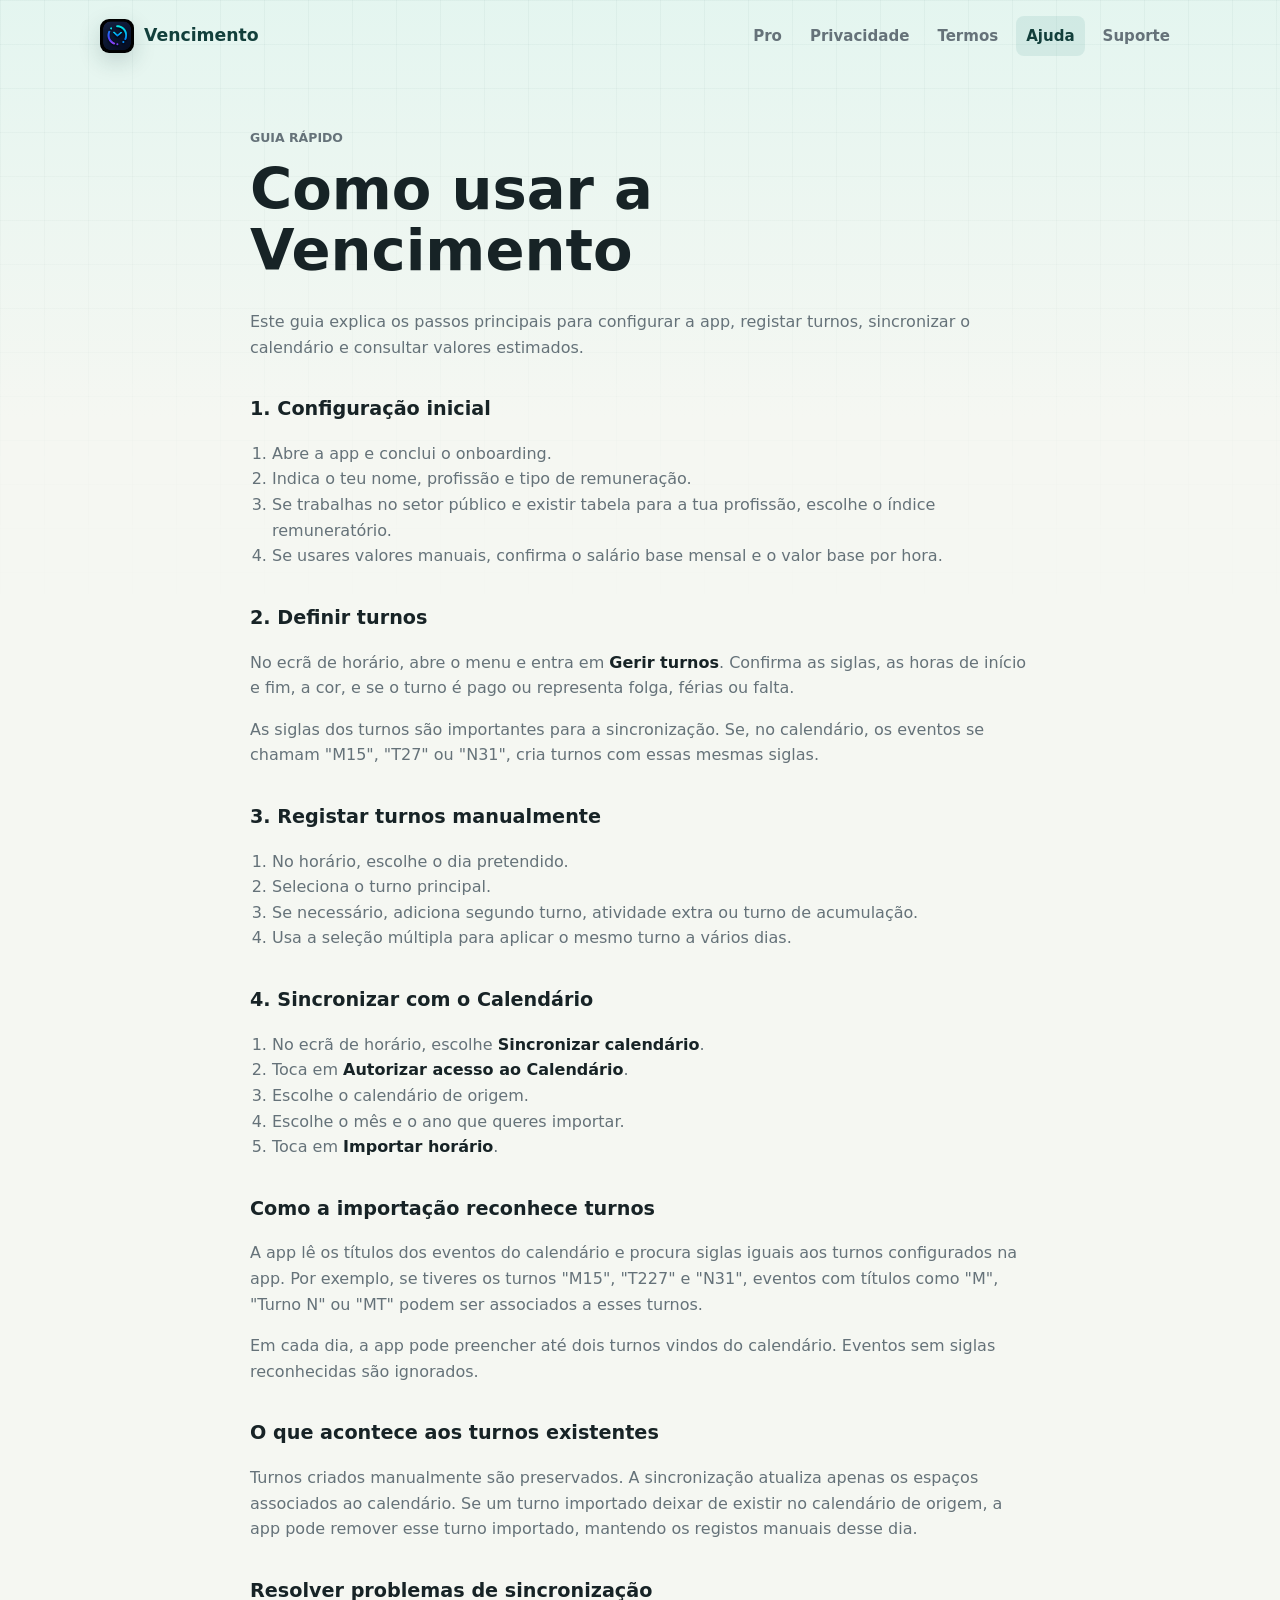
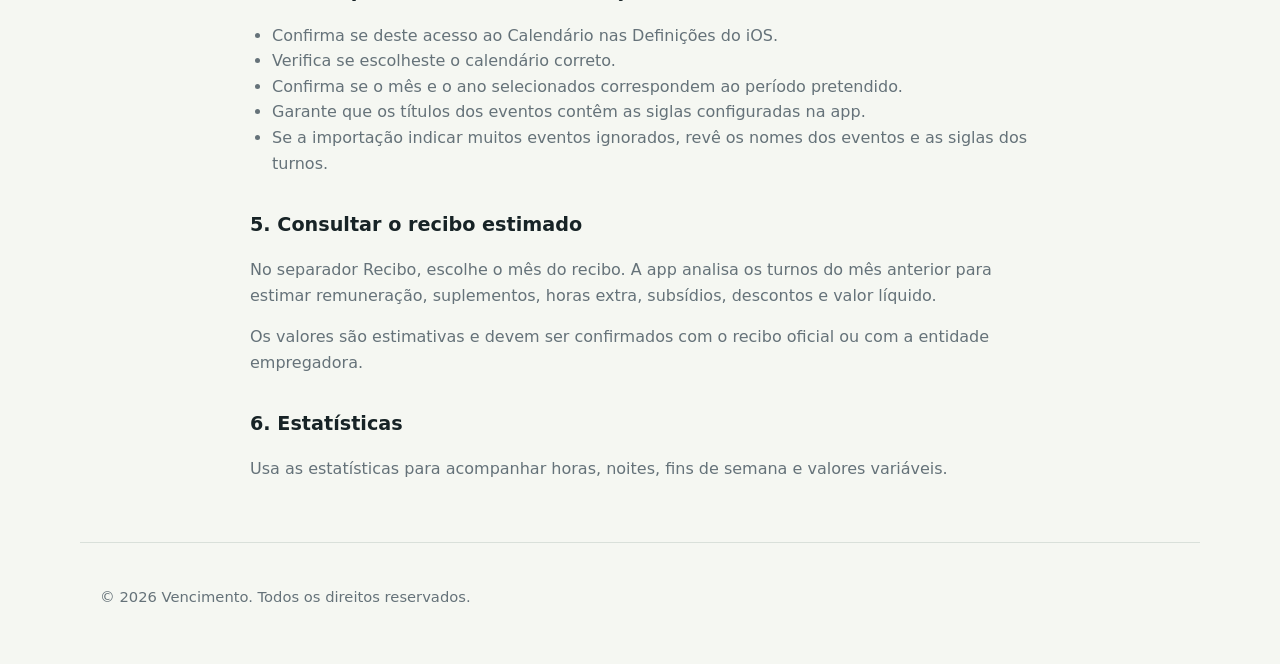
==== commit 00fca6dd: "Add Vencimento Pro page" ====
--- a/ajuda.html
+++ b/ajuda.html
@@ -14,6 +14,7 @@
       <span>Vencimento</span>
     </a>
     <nav aria-label="Navegação principal">
+      <a href="pro.html">Pro</a>
       <a href="privacidade.html">Privacidade</a>
       <a href="termos.html">Termos</a>
       <a aria-current="page" href="ajuda.html">Ajuda</a>
--- a/styles.css
+++ b/styles.css
@@ -113,19 +113,19 @@
 main {
   max-width: 1120px;
   margin: 0 auto;
-  padding: 34px 20px 74px;
+  padding: 18px 20px 44px;
 }
 
 .hero {
-  min-height: 58vh;
+  min-height: auto;
   display: grid;
   align-items: center;
 }
 
 .marketing-hero {
-  grid-template-columns: minmax(0, 1.08fr) minmax(300px, 0.92fr);
-  gap: 52px;
-  padding: 54px 0 44px;
+  grid-template-columns: minmax(0, 1.05fr) minmax(280px, 0.72fr);
+  gap: 34px;
+  padding: 28px 0 18px;
 }
 
 .hero-copy {
@@ -144,22 +144,22 @@
 h1 {
   max-width: 840px;
   margin: 0;
-  font-size: clamp(2.65rem, 7vw, 5.75rem);
+  font-size: clamp(2.35rem, 6vw, 4.7rem);
   line-height: 0.98;
 }
 
 .lead {
   max-width: 690px;
-  margin: 22px 0 0;
-  color: var(--muted);
-  font-size: 1.2rem;
+  margin: 16px 0 0;
+  color: var(--muted);
+  font-size: 1.08rem;
 }
 
 .hero-actions {
   display: flex;
   flex-wrap: wrap;
   gap: 12px;
-  margin-top: 30px;
+  margin-top: 22px;
 }
 
 .primary-action,
@@ -199,9 +199,9 @@
 
 .app-showcase {
   display: grid;
-  gap: 16px;
+  gap: 12px;
   justify-items: center;
-  padding: 26px;
+  padding: 18px;
   border: 1px solid rgba(18, 63, 59, 0.1);
   border-radius: 8px;
   background:
@@ -211,14 +211,14 @@
 }
 
 .phone-frame {
-  width: min(100%, 310px);
-  min-height: 470px;
-  display: grid;
-  gap: 16px;
+  width: min(100%, 260px);
+  min-height: 330px;
+  display: grid;
+  gap: 10px;
   align-content: start;
-  padding: 18px;
-  border: 10px solid #172326;
-  border-radius: 36px;
+  padding: 14px;
+  border: 8px solid #172326;
+  border-radius: 30px;
   background:
     linear-gradient(180deg, #fdfdf9 0%, #eef8f4 100%);
   box-shadow: inset 0 0 0 1px rgba(255, 255, 255, 0.5), 0 22px 50px rgba(16, 31, 34, 0.24);
@@ -233,9 +233,9 @@
 }
 
 .app-logo {
-  width: 92px;
-  height: 92px;
-  border-radius: 22px;
+  width: 68px;
+  height: 68px;
+  border-radius: 18px;
   box-shadow: 0 18px 36px rgba(16, 31, 34, 0.22);
 }
 
@@ -249,7 +249,7 @@
 .showcase-panel {
   display: grid;
   gap: 4px;
-  padding: 18px;
+  padding: 14px;
 }
 
 .panel-label {
@@ -261,7 +261,7 @@
 }
 
 .showcase-panel strong {
-  font-size: 2.1rem;
+  font-size: 1.62rem;
   line-height: 1.05;
 }
 
@@ -279,7 +279,7 @@
   display: flex;
   justify-content: space-between;
   gap: 12px;
-  padding: 11px 12px;
+  padding: 8px 10px;
 }
 
 .shift-stack strong {
@@ -287,7 +287,7 @@
 }
 
 .mini-metrics {
-  width: min(100%, 310px);
+  width: min(100%, 260px);
   display: grid;
   grid-template-columns: repeat(3, 1fr);
   gap: 8px;
@@ -305,13 +305,14 @@
 
 .credibility-strip {
   display: grid;
-  grid-template-columns: repeat(3, minmax(0, 1fr));
-  gap: 1px;
-  overflow: hidden;
-  margin: 10px 0 28px;
-  border: 1px solid var(--line);
-  border-radius: 8px;
-  background: var(--line);
+  grid-auto-flow: column;
+  grid-auto-columns: minmax(260px, 1fr);
+  gap: 12px;
+  overflow-x: auto;
+  margin: 10px 0 18px;
+  padding-bottom: 4px;
+  scroll-snap-type: x proximity;
+  scrollbar-width: thin;
 }
 
 .credibility-strip div,
@@ -325,7 +326,11 @@
 }
 
 .credibility-strip div {
-  padding: 22px;
+  min-height: 132px;
+  padding: 18px;
+  border: 1px solid var(--line);
+  border-radius: 8px;
+  scroll-snap-align: start;
 }
 
 .credibility-strip span {
@@ -341,9 +346,14 @@
 
 .feature-grid {
   display: grid;
-  grid-template-columns: repeat(4, minmax(0, 1fr));
-  gap: 16px;
-  margin-top: 28px;
+  grid-auto-flow: column;
+  grid-auto-columns: minmax(250px, 1fr);
+  gap: 12px;
+  overflow-x: auto;
+  margin-top: 18px;
+  padding-bottom: 8px;
+  scroll-snap-type: x proximity;
+  scrollbar-width: thin;
 }
 
 .feature-grid article,
@@ -354,8 +364,9 @@
 }
 
 .feature-grid article {
-  min-height: 260px;
-  padding: 22px;
+  min-height: 210px;
+  padding: 18px;
+  scroll-snap-align: start;
 }
 
 .feature-grid article:hover,
@@ -379,8 +390,8 @@
 }
 
 .feature-grid h2 {
-  margin: 24px 0 10px;
-  font-size: 1.2rem;
+  margin: 18px 0 8px;
+  font-size: 1.08rem;
   line-height: 1.2;
 }
 
@@ -392,10 +403,10 @@
 .nurse-made {
   display: grid;
   grid-template-columns: minmax(0, 0.95fr) minmax(0, 1.05fr);
-  gap: 34px;
+  gap: 22px;
   align-items: start;
-  margin-top: 28px;
-  padding: 34px;
+  margin-top: 16px;
+  padding: 24px;
   border-radius: 8px;
   background:
     linear-gradient(135deg, rgba(239, 123, 69, 0.16), transparent 34%),
@@ -407,14 +418,14 @@
 .nurse-made h2,
 .download-section h2 {
   margin: 0;
-  font-size: clamp(1.8rem, 4vw, 3rem);
+  font-size: clamp(1.55rem, 3vw, 2.35rem);
   line-height: 1.05;
 }
 
 .nurse-made p {
   margin: 0;
   color: rgba(255, 255, 255, 0.78);
-  font-size: 1.08rem;
+  font-size: 0.98rem;
 }
 
 .nurse-made .eyebrow {
@@ -424,35 +435,37 @@
 .download-section {
   display: grid;
   grid-template-columns: minmax(0, 1fr) minmax(280px, 0.78fr);
-  gap: 28px;
+  gap: 22px;
   align-items: center;
-  margin-top: 28px;
-  padding: 30px;
+  margin-top: 16px;
+  padding: 22px;
   border: 1px solid var(--line);
   border-radius: 8px;
 }
 
 .download-section p:not(.eyebrow) {
   max-width: 640px;
-  margin: 14px 0 0;
-  color: var(--muted);
-  font-size: 1.08rem;
+  margin: 10px 0 0;
+  color: var(--muted);
+  font-size: 0.98rem;
 }
 
 .download-card {
   display: grid;
-  gap: 14px;
+  grid-template-columns: 58px minmax(0, 1fr);
+  gap: 12px;
+  align-items: center;
   justify-items: start;
-  padding: 22px;
+  padding: 16px;
   border-radius: 8px;
   background:
     linear-gradient(145deg, var(--accent-soft), #fff);
 }
 
 .download-card img {
-  width: 82px;
-  height: 82px;
-  border-radius: 20px;
+  width: 58px;
+  height: 58px;
+  border-radius: 15px;
   box-shadow: 0 12px 28px rgba(16, 31, 34, 0.16);
 }
 
@@ -470,6 +483,11 @@
 .download-card span {
   margin-top: 4px;
   color: var(--muted);
+}
+
+.download-card .primary-action {
+  grid-column: 1 / -1;
+  width: 100%;
 }
 
 .qr-page {
@@ -571,15 +589,21 @@
 
 .link-grid {
   display: grid;
-  grid-template-columns: repeat(4, minmax(0, 1fr));
-  gap: 16px;
-  margin-top: 28px;
+  grid-auto-flow: column;
+  grid-auto-columns: minmax(240px, 1fr);
+  gap: 12px;
+  overflow-x: auto;
+  margin-top: 16px;
+  padding-bottom: 8px;
+  scroll-snap-type: x proximity;
+  scrollbar-width: thin;
 }
 
 .link-card {
-  min-height: 170px;
-  padding: 22px;
+  min-height: 145px;
+  padding: 18px;
   text-decoration: none;
+  scroll-snap-align: start;
 }
 
 .link-card span {
@@ -631,6 +655,150 @@
 
 .support-page {
   max-width: 1040px;
+}
+
+.pro-page {
+  max-width: 1120px;
+}
+
+.pro-hero {
+  display: grid;
+  grid-template-columns: minmax(0, 1fr) minmax(280px, 0.72fr);
+  gap: 32px;
+  align-items: center;
+  padding: 42px 0 18px;
+}
+
+.pro-summary {
+  display: grid;
+  gap: 12px;
+  padding: 24px;
+  border: 1px solid rgba(18, 63, 59, 0.12);
+  border-radius: 8px;
+  background:
+    linear-gradient(145deg, #ffffff 0%, #dff5ef 100%);
+  box-shadow: var(--shadow);
+}
+
+.pro-summary img {
+  width: 86px;
+  height: 86px;
+  border-radius: 20px;
+  box-shadow: 0 16px 34px rgba(16, 31, 34, 0.2);
+}
+
+.pro-summary strong,
+.pro-summary span {
+  display: block;
+}
+
+.pro-summary strong {
+  color: var(--accent-dark);
+  font-size: 1.6rem;
+  line-height: 1.15;
+}
+
+.pro-summary span,
+.pro-summary li {
+  color: var(--muted);
+}
+
+.pro-summary ul {
+  display: grid;
+  gap: 8px;
+  margin: 4px 0 0;
+  padding: 0;
+  list-style: none;
+}
+
+.pro-summary li {
+  padding: 10px 12px;
+  border-radius: 8px;
+  background: rgba(255, 255, 255, 0.76);
+  font-weight: 850;
+}
+
+.pro-section {
+  margin-top: 18px;
+  padding: 24px;
+  border: 1px solid var(--line);
+  border-radius: 8px;
+  background: rgba(255, 255, 255, 0.82);
+  backdrop-filter: blur(12px);
+}
+
+.pro-section h2 {
+  max-width: 720px;
+  margin: 0;
+  font-size: clamp(1.55rem, 3vw, 2.35rem);
+  line-height: 1.05;
+}
+
+.pro-section p:not(.eyebrow) {
+  max-width: 780px;
+  margin: 12px 0 0;
+  color: var(--muted);
+}
+
+.pro-grid {
+  display: grid;
+  grid-template-columns: repeat(4, minmax(0, 1fr));
+  gap: 12px;
+  margin-top: 18px;
+}
+
+.pro-grid article {
+  min-height: 230px;
+  padding: 18px;
+  border: 1px solid var(--line);
+  border-radius: 8px;
+  background: rgba(255, 255, 255, 0.82);
+  backdrop-filter: blur(12px);
+}
+
+.pro-grid h2 {
+  margin: 18px 0 8px;
+  font-size: 1.08rem;
+  line-height: 1.2;
+}
+
+.pro-grid p {
+  margin: 0;
+  color: var(--muted);
+}
+
+.pro-why {
+  display: grid;
+  grid-template-columns: minmax(0, 0.85fr) minmax(0, 1fr);
+  gap: 22px;
+  align-items: start;
+  background:
+    linear-gradient(135deg, rgba(244, 201, 93, 0.18), transparent 32%),
+    var(--ink);
+  color: #fff;
+}
+
+.pro-why h2 {
+  color: #fff;
+}
+
+.pro-why .eyebrow {
+  color: var(--gold);
+}
+
+.pro-why ul {
+  display: grid;
+  gap: 10px;
+  margin: 0;
+  padding: 0;
+  list-style: none;
+}
+
+.pro-why li {
+  padding: 12px 14px;
+  border-radius: 8px;
+  background: rgba(255, 255, 255, 0.1);
+  color: rgba(255, 255, 255, 0.82);
 }
 
 .support-layout {
@@ -774,17 +942,14 @@
     padding-top: 18px;
   }
 
-  .hero {
-    min-height: 48vh;
-  }
-
   .marketing-hero,
-  .credibility-strip,
-  .feature-grid,
   .nurse-made,
   .download-section,
   .qr-hero,
   .qr-info-grid,
+  .pro-hero,
+  .pro-grid,
+  .pro-why,
   .support-layout,
   .form-row.two-columns {
     grid-template-columns: 1fr;
@@ -792,15 +957,11 @@
 
   .marketing-hero {
     gap: 28px;
-    padding: 30px 0 22px;
+    padding: 22px 0 16px;
   }
 
   .phone-frame {
-    min-height: 430px;
-  }
-
-  .link-grid {
-    grid-template-columns: 1fr;
+    min-height: 330px;
   }
 
   .download-section,
@@ -816,17 +977,17 @@
 
 @media (min-width: 761px) and (max-width: 980px) {
   .marketing-hero,
-  .credibility-strip,
   .nurse-made,
   .download-section,
   .qr-hero,
+  .pro-hero,
+  .pro-why,
   .support-layout {
     grid-template-columns: 1fr;
   }
 
-  .feature-grid,
   .qr-info-grid,
-  .link-grid {
+  .pro-grid {
     grid-template-columns: repeat(2, minmax(0, 1fr));
   }
 }
